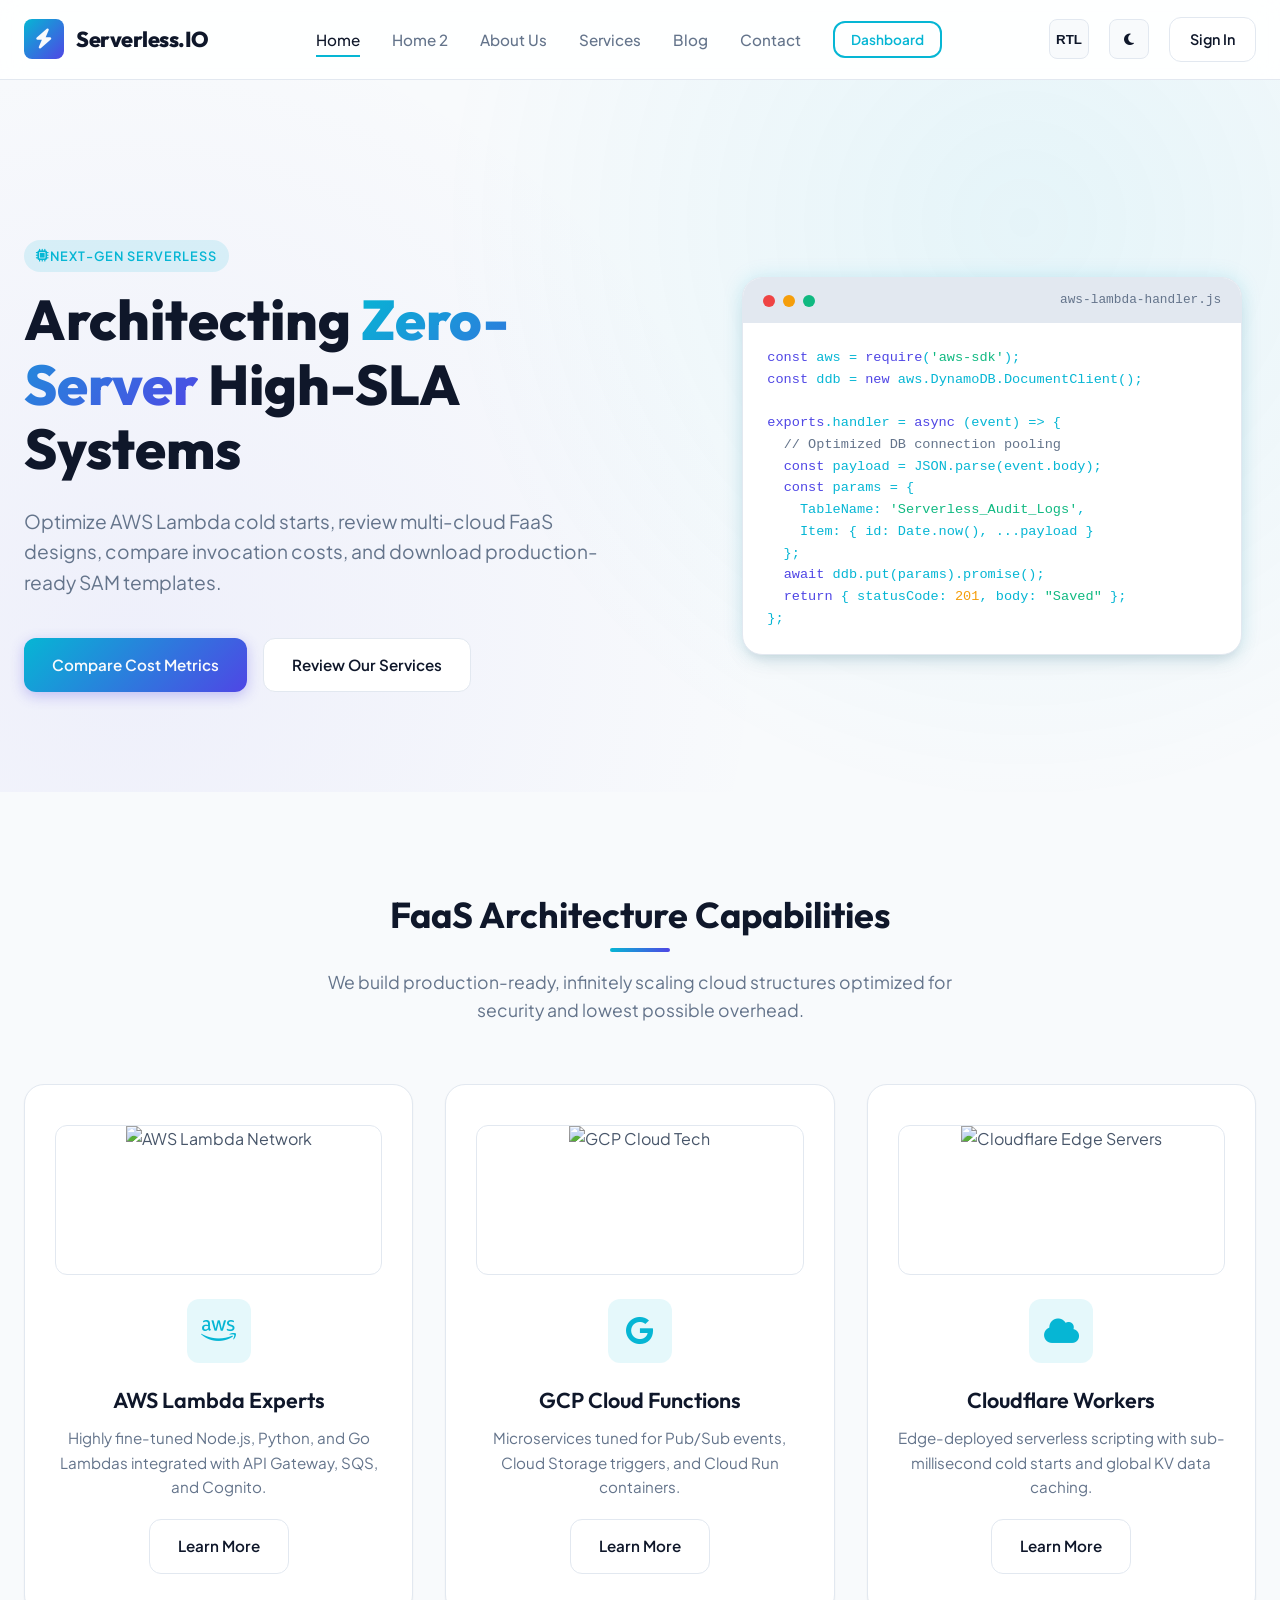
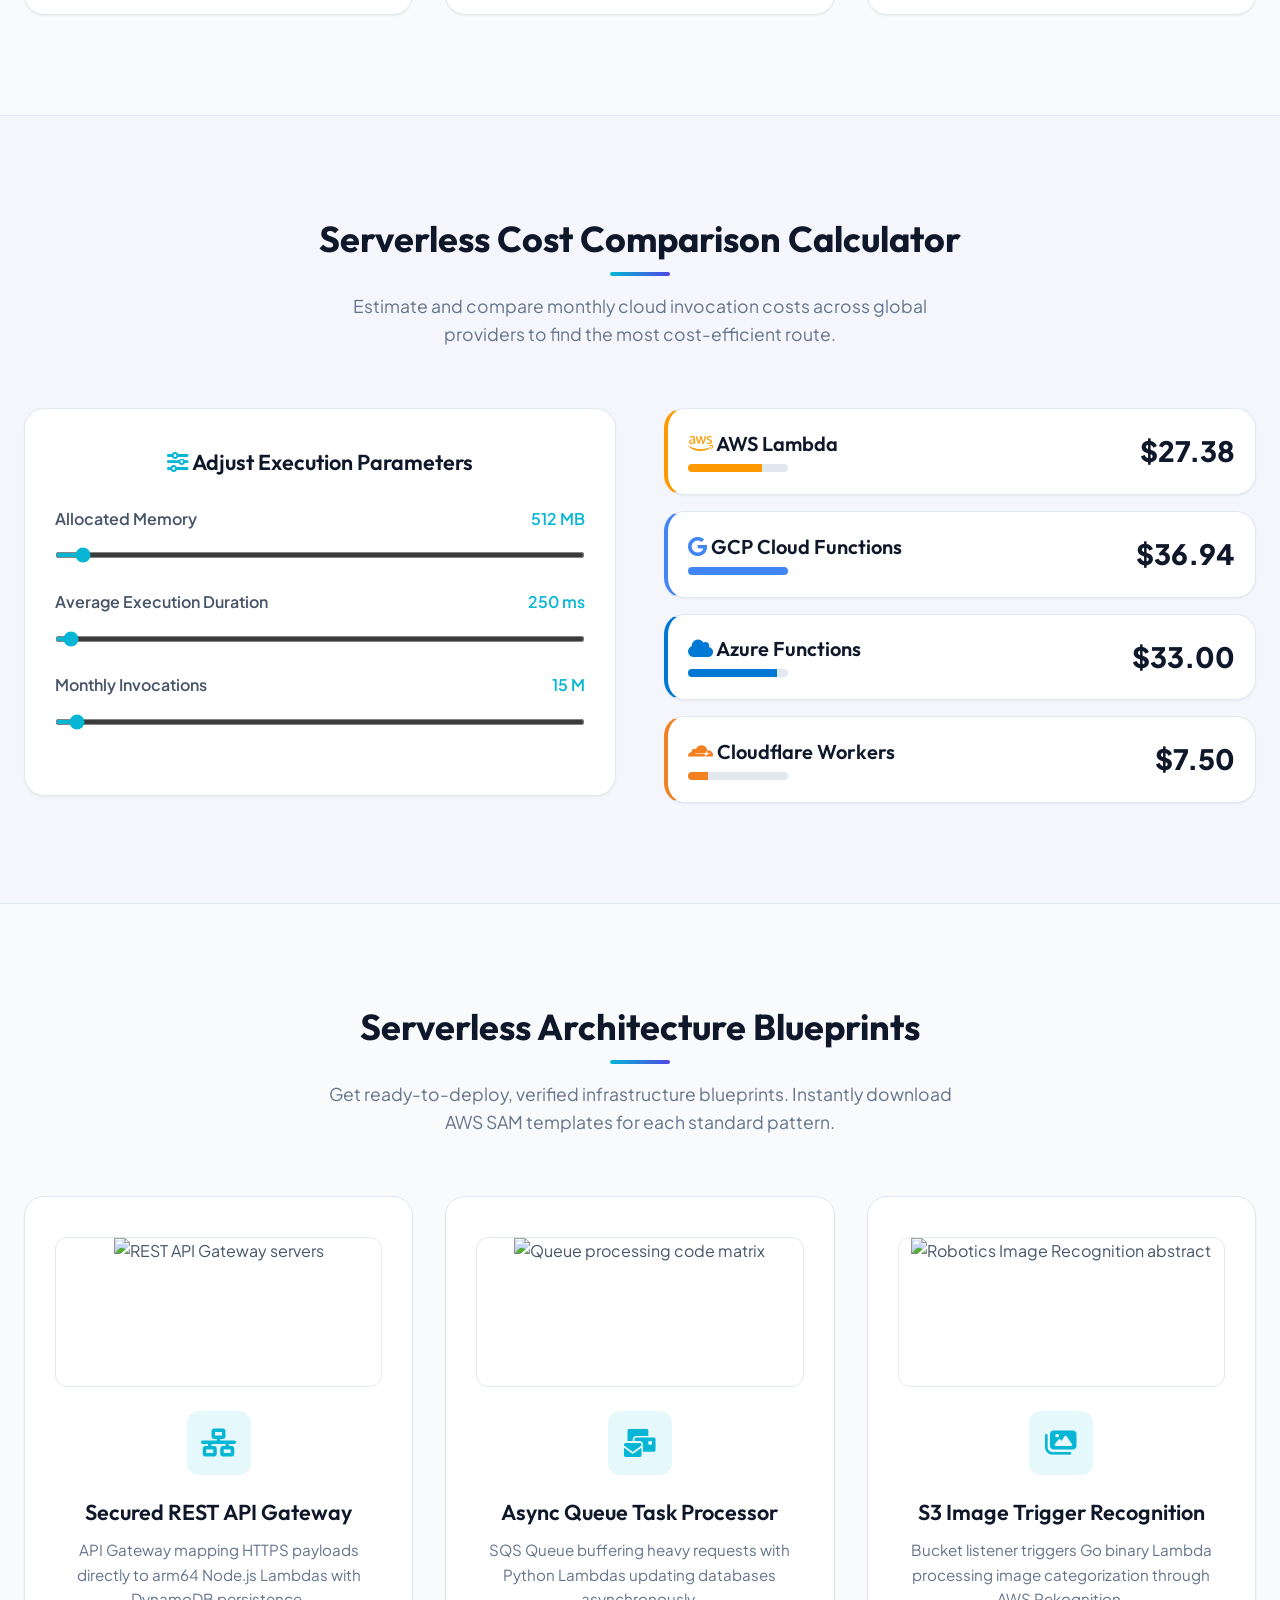
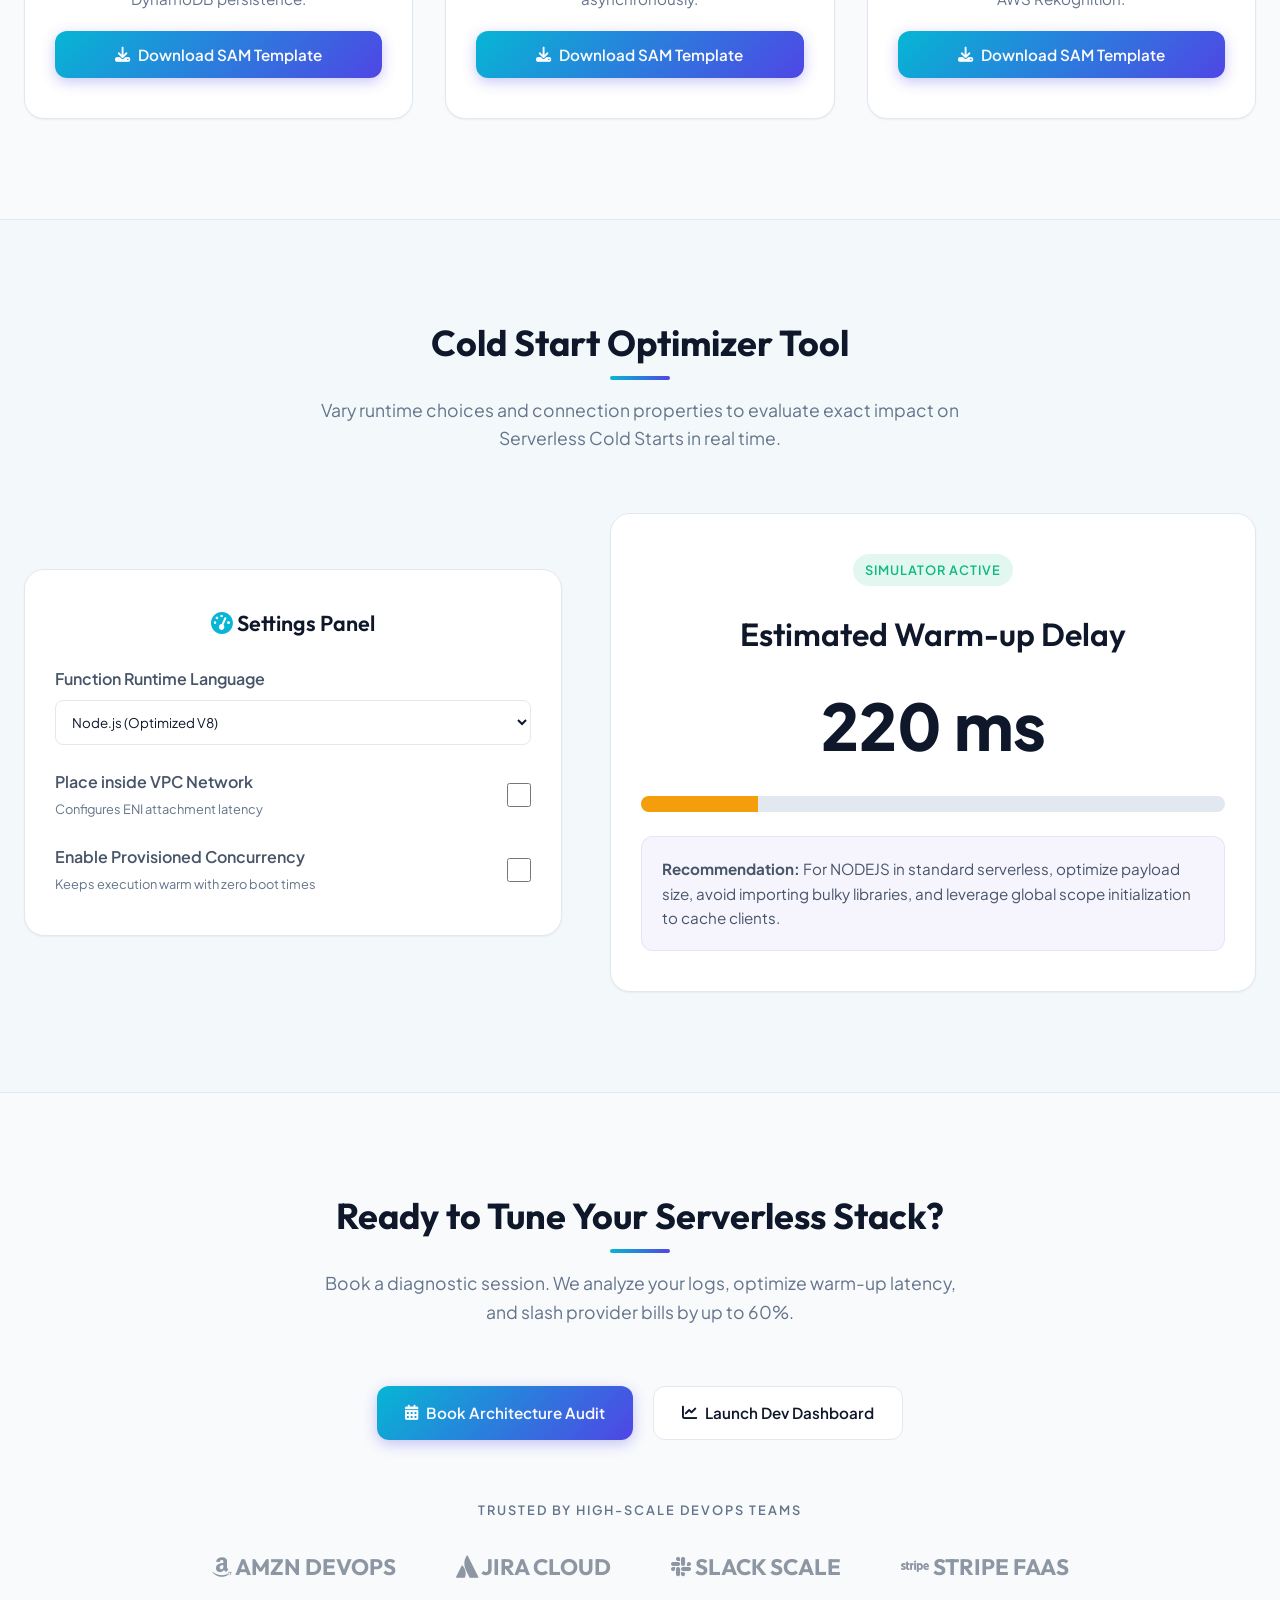
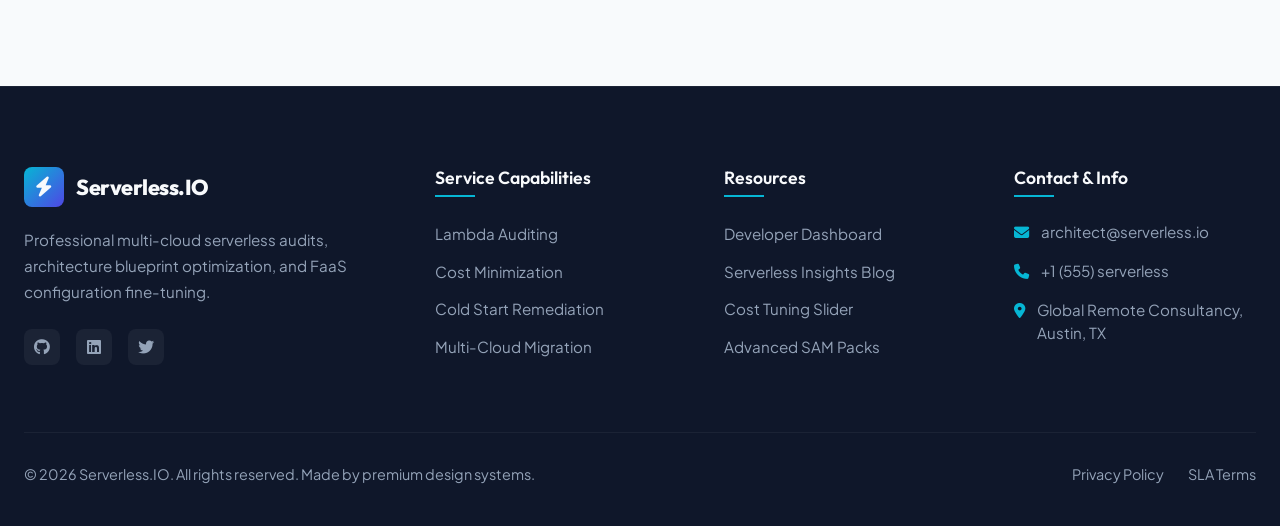
==== index.html @ 405ec0c7 "first commit" ====
<!DOCTYPE html>
<html lang="en">
<head>
  <meta charset="UTF-8">
  <meta name="viewport" content="width=device-width, initial-scale=1.0">
  <title>Serverless Architecture Consultant | Premium Portfolios & Designs</title>
  <meta name="description" content="Review high-performance function-as-a-service designs, cold start optimizations, compare serverless costs, and download SAM templates.">
  
  <!-- FontAwesome Icons -->
  <link rel="stylesheet" href="https://cdnjs.cloudflare.com/ajax/libs/font-awesome/6.4.0/css/all.min.css">
  
  <!-- Custom CSS Stylesheets -->
  <link rel="stylesheet" href="assets/css/style.css">
  <link rel="stylesheet" href="assets/css/dark-mode.css">
  <link rel="stylesheet" href="assets/css/rtl.css">
</head>
<body>

  <!-- HEADER -->
  <header class="site-header">
    <div class="container header-container">
      <div class="logo-container" onclick="window.location.href='index.html'">
        <div class="logo-icon"><i class="fas fa-bolt"></i></div>
        <span class="logo-text">Serverless.IO</span>
      </div>

      <!-- Hamburger menu toggle -->
      <button class="menu-toggle" aria-label="Toggle Navigation" aria-expanded="false">
        <i class="fas fa-bars"></i>
      </button>

      <!-- Center navigation menu options -->
      <nav class="main-nav">
        <ul class="nav-list">
          <li><a href="index.html" class="nav-link active">Home</a></li>
          <li><a href="pages/home2.html" class="nav-link">Home 2</a></li>
          <li><a href="pages/about.html" class="nav-link">About Us</a></li>
          <li><a href="pages/services.html" class="nav-link">Services</a></li>
          <li><a href="pages/blog.html" class="nav-link">Blog</a></li>
          <li><a href="pages/contact.html" class="nav-link">Contact</a></li>
          <!-- Dashboard option in the center-right side -->
          <li><a href="pages/dashboard.html" class="btn btn-outline" style="padding: 6px 16px; font-size: 0.85rem;">Dashboard</a></li>
        </ul>
        <!-- Displayed in Mobile Hamburger Menu only -->
        <div class="mobile-menu-footer">
          <button class="rtl-toggle">RTL</button>
          <button class="theme-toggle"><i class="fas fa-moon"></i></button>
          <a href="pages/login.html" class="btn btn-primary" style="padding: 10px 20px;">Client Portal</a>
        </div>
      </nav>

      <!-- Right side headers elements (RTL, Theme, and Login buttons) -->
      <div class="header-actions">
        <button class="rtl-toggle" aria-label="Toggle Right to Left">RTL</button>
        <button class="theme-toggle" aria-label="Toggle Theme"><i class="fas fa-moon"></i></button>
        <a href="pages/login.html" class="btn btn-secondary" style="padding: 10px 20px; font-size: 0.9rem;">Sign In</a>
      </div>
    </div>
  </header>

  <main style="margin-top: var(--header-height);">

    <!-- SECTION 1: HERO SECTION -->
    <section class="section hero-section">
      <div class="container hero-grid">
        <div class="hero-content">
          <span class="badge"><i class="fas fa-microchip"></i> Next-Gen Serverless</span>
          <h1 class="hero-title">Architecting <span>Zero-Server</span> High-SLA Systems</h1>
          <p class="hero-subtitle">Optimize AWS Lambda cold starts, review multi-cloud FaaS designs, compare invocation costs, and download production-ready SAM templates.</p>
          <div class="hero-buttons">
            <a href="#calculator" class="btn btn-primary">Compare Cost Metrics</a>
            <a href="pages/services.html" class="btn btn-secondary">Review Our Services</a>
          </div>
        </div>
        <div class="hero-visual">
          <div class="serverless-graphic">
            <div class="graphic-header">
              <span class="dot dot-red"></span>
              <span class="dot dot-yellow"></span>
              <span class="dot dot-green"></span>
              <span class="graphic-title">aws-lambda-handler.js</span>
            </div>
            <div class="graphic-content">
              <span class="code-keyword">const</span> aws = <span class="code-keyword">require</span>(<span class="code-string">'aws-sdk'</span>);<br>
              <span class="code-keyword">const</span> ddb = <span class="code-keyword">new</span> aws.DynamoDB.DocumentClient();<br><br>
              <span class="code-keyword">exports</span>.handler = <span class="code-keyword">async</span> (event) => {<br>
              &nbsp;&nbsp;<span class="code-comment">// Optimized DB connection pooling</span><br>
              &nbsp;&nbsp;<span class="code-keyword">const</span> payload = JSON.parse(event.body);<br>
              &nbsp;&nbsp;<span class="code-keyword">const</span> params = {<br>
              &nbsp;&nbsp;&nbsp;&nbsp;TableName: <span class="code-string">'Serverless_Audit_Logs'</span>,<br>
              &nbsp;&nbsp;&nbsp;&nbsp;Item: { id: Date.now(), ...payload }<br>
              &nbsp;&nbsp;};<br>
              &nbsp;&nbsp;<span class="code-keyword">await</span> ddb.put(params).promise();<br>
              &nbsp;&nbsp;<span class="code-keyword">return</span> { statusCode: <span class="code-num">201</span>, body: <span class="code-string">"Saved"</span> };<br>
              };
            </div>
          </div>
        </div>
      </div>
    </section>

    <!-- SECTION 2: CORE PORTFOLIO & FAAS SAMPLES -->
    <section class="section">
      <div class="container">
        <div class="section-header">
          <h2>FaaS Architecture Capabilities</h2>
          <p>We build production-ready, infinitely scaling cloud structures optimized for security and lowest possible overhead.</p>
        </div>
        <div class="card-grid">
          <div class="premium-card">
            <div class="card-img-container">
              <img src="https://images.unsplash.com/photo-1451187580459-43490279c0fa?auto=format&fit=crop&w=600&q=80" alt="AWS Lambda Network" class="card-img">
            </div>
            <div class="card-icon"><i class="fab fa-aws"></i></div>
            <h3 class="card-title">AWS Lambda Experts</h3>
            <p class="card-description">Highly fine-tuned Node.js, Python, and Go Lambdas integrated with API Gateway, SQS, and Cognito.</p>
            <a href="pages/services.html" class="btn btn-secondary">Learn More</a>
          </div>
          <div class="premium-card">
            <div class="card-img-container">
              <img src="https://images.unsplash.com/photo-1518770660439-4636190af475?auto=format&fit=crop&w=600&q=80" alt="GCP Cloud Tech" class="card-img">
            </div>
            <div class="card-icon"><i class="fab fa-google"></i></div>
            <h3 class="card-title">GCP Cloud Functions</h3>
            <p class="card-description">Microservices tuned for Pub/Sub events, Cloud Storage triggers, and Cloud Run containers.</p>
            <a href="pages/services.html" class="btn btn-secondary">Learn More</a>
          </div>
          <div class="premium-card">
            <div class="card-img-container">
              <img src="https://images.unsplash.com/photo-1544197150-b99a580bb7a8?auto=format&fit=crop&w=600&q=80" alt="Cloudflare Edge Servers" class="card-img">
            </div>
            <div class="card-icon"><i class="fas fa-cloud"></i></div>
            <h3 class="card-title">Cloudflare Workers</h3>
            <p class="card-description">Edge-deployed serverless scripting with sub-millisecond cold starts and global KV data caching.</p>
            <a href="pages/services.html" class="btn btn-secondary">Learn More</a>
          </div>
        </div>
      </div>
    </section>

    <!-- SECTION 3: INTERACTIVE SERVERLESS COST COMPARISON -->
    <section class="section" id="calculator" style="background: rgba(79, 70, 229, 0.02); border-top: 1px solid var(--border-color); border-bottom: 1px solid var(--border-color);">
      <div class="container">
        <div class="section-header">
          <h2>Serverless Cost Comparison Calculator</h2>
          <p>Estimate and compare monthly cloud invocation costs across global providers to find the most cost-efficient route.</p>
        </div>

        <div style="display: grid; grid-template-columns: 1fr 1fr; gap: 48px; align-items: start;" class="hero-grid">
          <!-- Control Sliders -->
          <div class="premium-card" style="text-align: left; align-items: stretch; justify-content: start;">
            <h3 class="card-title" style="align-self: center; margin-bottom: 30px;"><i class="fas fa-sliders-h" style="color: var(--accent-color);"></i> Adjust Execution Parameters</h3>
            
            <div style="margin-bottom: 24px;" class="calc-slider-header">
              <div style="display: flex; justify-content: space-between; font-weight: 600; margin-bottom: 8px;">
                <label for="calc-memory">Allocated Memory</label>
                <span style="color: var(--accent-color);"><span id="val-memory">512</span> MB</span>
              </div>
              <input type="range" id="calc-memory" min="128" max="10240" step="128" value="512" style="width: 100%; height: 6px; border-radius: var(--radius-full); accent-color: var(--accent-color);">
            </div>

            <div style="margin-bottom: 24px;" class="calc-slider-header">
              <div style="display: flex; justify-content: space-between; font-weight: 600; margin-bottom: 8px;">
                <label for="calc-duration">Average Execution Duration</label>
                <span style="color: var(--accent-color);"><span id="val-duration">250</span> ms</span>
              </div>
              <input type="range" id="calc-duration" min="10" max="15000" step="10" value="250" style="width: 100%; height: 6px; border-radius: var(--radius-full); accent-color: var(--accent-color);">
            </div>

            <div style="margin-bottom: 24px;" class="calc-slider-header">
              <div style="display: flex; justify-content: space-between; font-weight: 600; margin-bottom: 8px;">
                <label for="calc-invocations">Monthly Invocations</label>
                <span style="color: var(--accent-color);"><span id="val-invocations">15</span> M</span>
              </div>
              <input type="range" id="calc-invocations" min="1" max="500" step="1" value="15" style="width: 100%; height: 6px; border-radius: var(--radius-full); accent-color: var(--accent-color);">
            </div>
          </div>

          <!-- Price comparison outputs -->
          <div style="display: flex; flex-direction: column; gap: 16px;">
            <div class="premium-card" style="padding: 20px; flex-direction: row; justify-content: space-between; text-align: left; align-items: center; border-left: 4px solid #ff9900;">
              <div>
                <h4 style="margin: 0;"><i class="fab fa-aws" style="color: #ff9900;"></i> AWS Lambda</h4>
                <div style="width: 100px; background: var(--border-color); height: 8px; border-radius: 4px; margin-top: 8px; overflow: hidden;">
                  <div id="bar-aws" style="background: #ff9900; height: 100%; width: 40%; transition: width 0.3s ease;"></div>
                </div>
              </div>
              <span id="cost-aws" style="font-size: 1.75rem; font-weight: 800; color: var(--text-heading);">$0.00</span>
            </div>

            <div class="premium-card" style="padding: 20px; flex-direction: row; justify-content: space-between; text-align: left; align-items: center; border-left: 4px solid #4285f4;">
              <div>
                <h4 style="margin: 0;"><i class="fab fa-google" style="color: #4285f4;"></i> GCP Cloud Functions</h4>
                <div style="width: 100px; background: var(--border-color); height: 8px; border-radius: 4px; margin-top: 8px; overflow: hidden;">
                  <div id="bar-gcp" style="background: #4285f4; height: 100%; width: 50%; transition: width 0.3s ease;"></div>
                </div>
              </div>
              <span id="cost-gcp" style="font-size: 1.75rem; font-weight: 800; color: var(--text-heading);">$0.00</span>
            </div>

            <div class="premium-card" style="padding: 20px; flex-direction: row; justify-content: space-between; text-align: left; align-items: center; border-left: 4px solid #0078d4;">
              <div>
                <h4 style="margin: 0;"><i class="fas fa-cloud" style="color: #0078d4;"></i> Azure Functions</h4>
                <div style="width: 100px; background: var(--border-color); height: 8px; border-radius: 4px; margin-top: 8px; overflow: hidden;">
                  <div id="bar-azure" style="background: #0078d4; height: 100%; width: 30%; transition: width 0.3s ease;"></div>
                </div>
              </div>
              <span id="cost-azure" style="font-size: 1.75rem; font-weight: 800; color: var(--text-heading);">$0.00</span>
            </div>

            <div class="premium-card" style="padding: 20px; flex-direction: row; justify-content: space-between; text-align: left; align-items: center; border-left: 4px solid #f38020;">
              <div>
                <h4 style="margin: 0;"><i class="fab fa-cloudflare" style="color: #f38020;"></i> Cloudflare Workers</h4>
                <div style="width: 100px; background: var(--border-color); height: 8px; border-radius: 4px; margin-top: 8px; overflow: hidden;">
                  <div id="bar-cloudflare" style="background: #f38020; height: 100%; width: 10%; transition: width 0.3s ease;"></div>
                </div>
              </div>
              <span id="cost-cloudflare" style="font-size: 1.75rem; font-weight: 800; color: var(--text-heading);">$5.00</span>
            </div>
          </div>
        </div>
      </div>
    </section>

    <!-- SECTION 4: SERVERLESS BLUEPRINTS / ARCHITECTURE DESIGNS -->
    <section class="section">
      <div class="container">
        <div class="section-header">
          <h2>Serverless Architecture Blueprints</h2>
          <p>Get ready-to-deploy, verified infrastructure blueprints. Instantly download AWS SAM templates for each standard pattern.</p>
        </div>

        <div class="card-grid">
          <!-- Design 1 -->
          <div class="premium-card">
            <div class="card-img-container">
              <img src="https://images.unsplash.com/photo-1558494949-ef010cbdcc31?auto=format&fit=crop&w=600&q=80" alt="REST API Gateway servers" class="card-img">
            </div>
            <div class="card-icon"><i class="fas fa-network-wired"></i></div>
            <h3 class="card-title">Secured REST API Gateway</h3>
            <p class="card-description">API Gateway mapping HTTPS payloads directly to arm64 Node.js Lambdas with DynamoDB persistence.</p>
            <div style="margin-top: auto; display: flex; flex-direction: column; gap: 12px; width: 100%;">
              <button class="btn btn-primary download-sam-btn" data-design="api-gateway-lambda">
                <i class="fas fa-download"></i> Download SAM Template
              </button>
            </div>
          </div>

          <!-- Design 2 -->
          <div class="premium-card">
            <div class="card-img-container">
              <img src="https://images.unsplash.com/photo-1526374965328-7f61d4dc18c5?auto=format&fit=crop&w=600&q=80" alt="Queue processing code matrix" class="card-img">
            </div>
            <div class="card-icon"><i class="fas fa-mail-bulk"></i></div>
            <h3 class="card-title">Async Queue Task Processor</h3>
            <p class="card-description">SQS Queue buffering heavy requests with Python Lambdas updating databases asynchronously.</p>
            <div style="margin-top: auto; display: flex; flex-direction: column; gap: 12px; width: 100%;">
              <button class="btn btn-primary download-sam-btn" data-design="sqs-lambda-db">
                <i class="fas fa-download"></i> Download SAM Template
              </button>
            </div>
          </div>

          <!-- Design 3 -->
          <div class="premium-card">
            <div class="card-img-container">
              <img src="https://images.unsplash.com/photo-1507146426996-ef05306b995a?auto=format&fit=crop&w=600&q=80" alt="Robotics Image Recognition abstract" class="card-img">
            </div>
            <div class="card-icon"><i class="fas fa-images"></i></div>
            <h3 class="card-title">S3 Image Trigger Recognition</h3>
            <p class="card-description">Bucket listener triggers Go binary Lambda processing image categorization through AWS Rekognition.</p>
            <div style="margin-top: auto; display: flex; flex-direction: column; gap: 12px; width: 100%;">
              <button class="btn btn-primary download-sam-btn" data-design="s3-trigger">
                <i class="fas fa-download"></i> Download SAM Template
              </button>
            </div>
          </div>
        </div>
      </div>
    </section>

    <!-- SECTION 5: COLD START OPTIMIZATION SUITE -->
    <section class="section" style="background: rgba(6, 182, 212, 0.02); border-top: 1px solid var(--border-color); border-bottom: 1px solid var(--border-color);">
      <div class="container">
        <div class="section-header">
          <h2>Cold Start Optimizer Tool</h2>
          <p>Vary runtime choices and connection properties to evaluate exact impact on Serverless Cold Starts in real time.</p>
        </div>

        <div style="display: grid; grid-template-columns: 1fr 1.2fr; gap: 48px;" class="hero-grid">
          <!-- Configuration -->
          <div class="premium-card" style="text-align: left; align-items: stretch; justify-content: start;">
            <h3 class="card-title" style="align-self: center; margin-bottom: 30px;"><i class="fas fa-tachometer-alt" style="color: var(--accent-color);"></i> Settings Panel</h3>
            
            <div style="margin-bottom: 24px;">
              <label for="opt-runtime" style="font-weight: 600; display: block; margin-bottom: 8px;">Function Runtime Language</label>
              <select id="opt-runtime" style="width: 100%; padding: 12px; border-radius: var(--radius-sm); border: 1px solid var(--border-color); background: var(--bg-card); color: var(--text-heading); font-family: var(--font-primary);">
                <option value="nodejs">Node.js (Optimized V8)</option>
                <option value="python">Python (Light Interpreter)</option>
                <option value="go">Go (Compiled Executable)</option>
                <option value="rust">Rust (Native High Perf)</option>
                <option value="java">Java (Fat VM / Spring Boot)</option>
              </select>
            </div>

            <div style="display: flex; justify-content: space-between; align-items: center; margin-bottom: 24px;">
              <div>
                <label for="opt-vpc" style="font-weight: 600; display: block;">Place inside VPC Network</label>
                <span style="font-size: 0.8rem; color: var(--text-muted);">Configures ENI attachment latency</span>
              </div>
              <input type="checkbox" id="opt-vpc" style="width: 24px; height: 24px; accent-color: var(--accent-color);">
            </div>

            <div style="display: flex; justify-content: space-between; align-items: center;">
              <div>
                <label for="opt-provision" style="font-weight: 600; display: block;">Enable Provisioned Concurrency</label>
                <span style="font-size: 0.8rem; color: var(--text-muted);">Keeps execution warm with zero boot times</span>
              </div>
              <input type="checkbox" id="opt-provision" style="width: 24px; height: 24px; accent-color: var(--accent-color);">
            </div>
          </div>

          <!-- Response Visual representation -->
          <div class="premium-card" style="justify-content: space-between;">
            <div style="width: 100%;">
              <span class="badge" style="background: rgba(16, 185, 129, 0.12); color: var(--success);">Simulator Active</span>
              <h3 style="margin-top: 12px; font-size: 2rem;">Estimated Warm-up Delay</h3>
              <div id="cold-start-time" style="font-size: 4rem; font-weight: 800; color: var(--text-heading); margin: 20px 0;">220 ms</div>
              
              <div style="width: 100%; background: var(--border-color); height: 16px; border-radius: 8px; overflow: hidden; margin-bottom: 24px;">
                <div id="timeline-bar" style="background: var(--success); height: 100%; width: 20%; transition: all 0.4s ease;"></div>
              </div>
            </div>

            <div id="opt-recommendation" style="background: rgba(79, 70, 229, 0.05); border: 1px solid rgba(79, 70, 229, 0.1); border-radius: var(--radius-md); padding: 20px; text-align: left; font-size: 0.95rem; line-height: 1.6;">
              <!-- Javascript injects recommendations -->
            </div>
          </div>
        </div>
      </div>
    </section>

    <!-- SECTION 6: CLIENT CONSULTATION CTA & LOGOS -->
    <section class="section">
      <div class="container" style="text-align: center;">
        <div class="section-header">
          <h2>Ready to Tune Your Serverless Stack?</h2>
          <p>Book a diagnostic session. We analyze your logs, optimize warm-up latency, and slash provider bills by up to 60%.</p>
        </div>

        <div style="display: flex; justify-content: center; gap: 20px; flex-wrap: wrap; margin-bottom: 60px;">
          <a href="pages/contact.html" class="btn btn-primary"><i class="fas fa-calendar-alt"></i> Book Architecture Audit</a>
          <a href="pages/dashboard.html" class="btn btn-secondary"><i class="fas fa-chart-line"></i> Launch Dev Dashboard</a>
        </div>

        <p style="text-transform: uppercase; letter-spacing: 2px; font-size: 0.8rem; font-weight: 600; color: var(--text-muted); margin-bottom: 30px;">Trusted by High-Scale DevOps Teams</p>
        <div style="display: flex; justify-content: center; align-items: center; gap: 60px; flex-wrap: wrap; opacity: 0.6;">
          <span style="font-weight: 700; font-size: 1.4rem; font-family: var(--font-secondary);"><i class="fab fa-amazon"></i> AMZN DEVOPS</span>
          <span style="font-weight: 700; font-size: 1.4rem; font-family: var(--font-secondary);"><i class="fab fa-atlassian"></i> JIRA CLOUD</span>
          <span style="font-weight: 700; font-size: 1.4rem; font-family: var(--font-secondary);"><i class="fab fa-slack"></i> SLACK SCALE</span>
          <span style="font-weight: 700; font-size: 1.4rem; font-family: var(--font-secondary);"><i class="fab fa-stripe"></i> STRIPE FAAS</span>
        </div>
      </div>
    </section>

  </main>

  <!-- FOOTER -->
  <footer class="site-footer">
    <div class="container">
      <div class="footer-top">
        <div class="footer-brand">
          <div class="logo-container" style="margin-bottom: 20px;">
            <div class="logo-icon"><i class="fas fa-bolt"></i></div>
            <span class="logo-text" style="color: var(--text-light);">Serverless.IO</span>
          </div>
          <p>Professional multi-cloud serverless audits, architecture blueprint optimization, and FaaS configuration fine-tuning.</p>
          <div class="footer-socials">
            <a href="#" class="social-link" aria-label="Github"><i class="fab fa-github"></i></a>
            <a href="#" class="social-link" aria-label="LinkedIn"><i class="fab fa-linkedin"></i></a>
            <a href="#" class="social-link" aria-label="Twitter"><i class="fab fa-twitter"></i></a>
          </div>
        </div>

        <div class="footer-topic">
          <h4>Service Capabilities</h4>
          <ul class="footer-links">
            <li><a href="pages/services.html">Lambda Auditing</a></li>
            <li><a href="pages/services.html">Cost Minimization</a></li>
            <li><a href="pages/services.html">Cold Start Remediation</a></li>
            <li><a href="pages/services.html">Multi-Cloud Migration</a></li>
          </ul>
        </div>

        <div class="footer-topic">
          <h4>Resources</h4>
          <ul class="footer-links">
            <li><a href="pages/dashboard.html">Developer Dashboard</a></li>
            <li><a href="pages/blog.html">Serverless Insights Blog</a></li>
            <li><a href="#calculator">Cost Tuning Slider</a></li>
            <li><a href="pages/coming-soon.html">Advanced SAM Packs</a></li>
          </ul>
        </div>

        <div class="footer-topic">
          <h4>Contact & Info</h4>
          <ul class="footer-contact">
            <li><i class="fas fa-envelope"></i> architect@serverless.io</li>
            <li><i class="fas fa-phone"></i> +1 (555) serverless</li>
            <li><i class="fas fa-map-marker-alt"></i> Global Remote Consultancy, Austin, TX</li>
          </ul>
        </div>
      </div>

      <div class="footer-bottom">
        <p>&copy; 2026 Serverless.IO. All rights reserved. Made by premium design systems.</p>
        <div style="display: flex; gap: 24px;">
          <a href="pages/404.html">Privacy Policy</a>
          <a href="pages/404.html">SLA Terms</a>
        </div>
      </div>
    </div>
  </footer>

  <!-- Script tags -->
  <script src="assets/js/main.js"></script>
</body>
</html>
---- assets/css/style.css ----
/* ==========================================================================
   STYLE.CSS (Main Style Sheet)
   Client: Freelance Serverless Architecture Consultant
   Design System, Utilities, and Responsive Layouts
   ========================================================================== */

/* --- Google Fonts --- */
@import url('https://fonts.googleapis.com/css2?family=Outfit:wght@300;400;500;600;700;800&family=Plus+Jakarta+Sans:wght@300;400;500;600;700;800&display=swap');

/* --- Root variables (Light Theme Default) --- */
:root {
  --font-primary: 'Plus Jakarta Sans', sans-serif;
  --font-secondary: 'Outfit', sans-serif;

  /* Color Palette - Premium Slate & Electric Cyan */
  --primary-color: #0f172a;       /* Slate 900 */
  --primary-hover: #1e293b;       /* Slate 800 */
  --secondary-color: #4f46e5;     /* Indigo 600 */
  --secondary-hover: #4338ca;     /* Indigo 700 */
  --accent-color: #06b6d4;        /* Cyan 500 */
  --accent-hover: #0891b2;       /* Cyan 600 */
  
  --bg-color: #f8fafc;            /* Slate 50 */
  --bg-card: #ffffff;
  --bg-header: rgba(255, 255, 255, 0.85);
  --bg-footer: #0f172a;
  
  --text-color: #475569;          /* Slate 600 */
  --text-muted: #64748b;          /* Slate 500 */
  --text-heading: #0f172a;        /* Slate 900 */
  --text-footer: #94a3b8;         /* Slate 400 */
  --text-light: #f8fafc;
  
  --border-color: #e2e8f0;        /* Slate 200 */
  --border-focus: #4f46e5;
  
  /* Status Colors */
  --success: #10b981;
  --warning: #f59e0b;
  --danger: #ef4444;
  --info: #06b6d4;

  /* Shadows */
  --shadow-sm: 0 1px 2px 0 rgba(0, 0, 0, 0.05);
  --shadow-md: 0 4px 6px -1px rgba(0, 0, 0, 0.1), 0 2px 4px -1px rgba(0, 0, 0, 0.06);
  --shadow-lg: 0 10px 25px -5px rgba(15, 23, 42, 0.08), 0 8px 10px -6px rgba(15, 23, 42, 0.08);
  --shadow-glow: 0 0 20px rgba(6, 182, 212, 0.15);
  
  /* Border Radius */
  --radius-sm: 8px;
  --radius-md: 12px;
  --radius-lg: 20px;
  --radius-full: 9999px;

  /* Transitions */
  --transition-fast: 0.2s ease;
  --transition-normal: 0.3s cubic-bezier(0.4, 0, 0.2, 1);
  --transition-slow: 0.5s ease;

  /* Header Height */
  --header-height: 80px;
  --sidebar-width: 280px;
}

/* --- Base Reset & Setup --- */
*, *::before, *::after {
  box-sizing: border-box;
  margin: 0;
  padding: 0;
}

html {
  font-size: 16px;
  scroll-behavior: smooth;
  height: 100%;
}

body {
  font-family: var(--font-primary);
  background-color: var(--bg-color);
  color: var(--text-color);
  line-height: 1.6;
  overflow-x: hidden;
  transition: background-color var(--transition-normal), color var(--transition-normal);
  min-height: 100%;
  display: flex;
  flex-direction: column;
}

/* --- Typography --- */
h1, h2, h3, h4, h5, h6 {
  font-family: var(--font-secondary);
  color: var(--text-heading);
  font-weight: 700;
  line-height: 1.25;
  margin-bottom: 0.5em;
  transition: color var(--transition-normal);
}

h1 { font-size: 2.75rem; font-weight: 800; }
h2 { font-size: 2.25rem; font-weight: 700; }
h3 { font-size: 1.5rem; font-weight: 600; }
h4 { font-size: 1.25rem; font-weight: 600; }

a {
  color: inherit;
  text-decoration: none;
  transition: all var(--transition-fast);
}

/* --- Reusable Components & Utilities --- */
.container {
  width: 100%;
  max-width: 1280px;
  margin: 0 auto;
  padding: 0 24px;
}

.section {
  padding: 100px 0;
  position: relative;
}

/* ALL section headings must be centered */
.section-header {
  text-align: center;
  max-width: 650px;
  margin: 0 auto 60px auto;
}

.section-header h2 {
  font-size: 2.25rem;
  margin-bottom: 16px;
  position: relative;
  display: inline-block;
  padding-bottom: 15px;
}

.section-header h2::after {
  content: '';
  position: absolute;
  bottom: 0;
  left: 50%;
  transform: translateX(-50%);
  width: 60px;
  height: 4px;
  background: linear-gradient(90deg, var(--accent-color), var(--secondary-color));
  border-radius: var(--radius-full);
}

.section-header p {
  font-size: 1.1rem;
  color: var(--text-muted);
}

/* ALL section cards must be in center */
.card-grid {
  display: grid;
  grid-template-columns: repeat(auto-fit, minmax(300px, 1fr));
  gap: 32px;
  margin-top: 40px;
}

.premium-card {
  background: var(--bg-card);
  border: 1px solid var(--border-color);
  border-radius: var(--radius-lg);
  padding: 40px 30px;
  text-align: center; /* Center aligning all elements inside cards */
  display: flex;
  flex-direction: column;
  align-items: center; /* Align items horizontally center */
  justify-content: center;
  box-shadow: var(--shadow-sm);
  transition: transform var(--transition-normal), box-shadow var(--transition-normal), border-color var(--transition-normal);
  position: relative;
  overflow: hidden;
}

.premium-card::before {
  content: '';
  position: absolute;
  top: 0;
  left: 0;
  width: 100%;
  height: 4px;
  background: linear-gradient(90deg, var(--accent-color), var(--secondary-color));
  opacity: 0;
  transition: opacity var(--transition-normal);
}

.premium-card:hover {
  transform: translateY(-8px);
  box-shadow: var(--shadow-lg), var(--shadow-glow);
  border-color: rgba(6, 182, 212, 0.3);
}

.premium-card:hover::before {
  opacity: 1;
}

/* Card Image Support */
.card-img-container {
  width: 100%;
  height: 150px;
  border-radius: var(--radius-md);
  overflow: hidden;
  margin-bottom: 24px;
  position: relative;
  border: 1px solid var(--border-color);
}

.card-img {
  width: 100%;
  height: 100%;
  object-fit: cover;
  transition: transform var(--transition-normal);
}

.premium-card:hover .card-img {
  transform: scale(1.08);
}

.card-icon {
  width: 64px;
  height: 64px;
  border-radius: var(--radius-md);
  background: rgba(6, 182, 212, 0.1);
  color: var(--accent-color);
  display: flex;
  align-items: center;
  justify-content: center;
  font-size: 1.75rem;
  margin-bottom: 24px;
  transition: transform var(--transition-normal);
}

.premium-card:hover .card-icon {
  transform: scale(1.1) rotate(5deg);
  background: linear-gradient(135deg, var(--accent-color), var(--secondary-color));
  color: var(--text-light);
}

.card-title {
  font-size: 1.35rem;
  margin-bottom: 12px;
}

.card-description {
  color: var(--text-muted);
  font-size: 0.95rem;
  margin-bottom: 20px;
  line-height: 1.6;
}

/* --- Premium Buttons (With Beautiful Hover Effects) --- */
.btn {
  display: inline-flex;
  align-items: center;
  justify-content: center;
  padding: 14px 28px;
  font-family: var(--font-primary);
  font-size: 0.95rem;
  font-weight: 600;
  border-radius: var(--radius-md);
  border: none;
  cursor: pointer;
  transition: all var(--transition-normal);
  gap: 8px;
  position: relative;
  z-index: 1;
  overflow: hidden;
}

.btn::before {
  content: '';
  position: absolute;
  top: 0;
  left: 0;
  width: 100%;
  height: 100%;
  background: rgba(255, 255, 255, 0.1);
  transform: scaleX(0);
  transform-origin: right;
  transition: transform var(--transition-normal);
  z-index: -1;
}

.btn:hover::before {
  transform: scaleX(1);
  transform-origin: left;
}

.btn-primary {
  background: linear-gradient(135deg, var(--accent-color), var(--secondary-color));
  color: var(--text-light);
  box-shadow: 0 4px 14px rgba(79, 70, 229, 0.3);
}

.btn-primary:hover {
  transform: translateY(-2px);
  box-shadow: 0 6px 20px rgba(79, 70, 229, 0.4), var(--shadow-glow);
}

.btn-secondary {
  background: var(--bg-card);
  border: 1px solid var(--border-color);
  color: var(--text-heading);
}

.btn-secondary:hover {
  border-color: var(--accent-color);
  color: var(--accent-color);
  transform: translateY(-2px);
  box-shadow: var(--shadow-md);
}

.btn-outline {
  background: transparent;
  border: 2px solid var(--accent-color);
  color: var(--accent-color);
}

.btn-outline:hover {
  background: var(--accent-color);
  color: var(--text-light);
  transform: translateY(-2px);
  box-shadow: var(--shadow-glow);
}

/* Badge Indicator */
.badge {
  display: inline-flex;
  align-items: center;
  padding: 6px 12px;
  font-size: 0.8rem;
  font-weight: 600;
  border-radius: var(--radius-full);
  background: rgba(6, 182, 212, 0.12);
  color: var(--accent-color);
  text-transform: uppercase;
  letter-spacing: 1px;
  margin-bottom: 16px;
}

/* --- Header & Navigation (Responsive Specific Rules) --- */
.site-header {
  height: var(--header-height);
  background: var(--bg-header);
  border-bottom: 1px solid var(--border-color);
  backdrop-filter: blur(12px);
  position: fixed;
  top: 0;
  left: 0;
  width: 100%;
  z-index: 1000;
  display: flex;
  align-items: center;
  transition: background-color var(--transition-normal), border-color var(--transition-normal);
}

.header-container {
  display: flex;
  justify-content: space-between;
  align-items: center;
  width: 100%;
}

.logo-container {
  display: flex;
  align-items: center;
  gap: 12px;
  cursor: pointer;
}

.logo-icon {
  width: 40px;
  height: 40px;
  border-radius: var(--radius-sm);
  background: linear-gradient(135deg, var(--accent-color), var(--secondary-color));
  display: flex;
  align-items: center;
  justify-content: center;
  color: var(--text-light);
  font-weight: 800;
  font-size: 1.25rem;
}

.logo-text {
  font-family: var(--font-secondary);
  font-weight: 800;
  font-size: 1.35rem;
  color: var(--text-heading);
  letter-spacing: -0.5px;
}

.main-nav {
  display: flex;
  align-items: center;
}

.nav-list {
  display: flex;
  list-style: none;
  gap: 32px;
  align-items: center;
}

.nav-link {
  font-weight: 500;
  font-size: 0.95rem;
  color: var(--text-muted);
  position: relative;
  padding: 8px 0;
}

.nav-link:hover, .nav-link.active {
  color: var(--text-heading);
}

.nav-link::after {
  content: '';
  position: absolute;
  bottom: 0;
  left: 0;
  width: 100%;
  height: 2px;
  background: var(--accent-color);
  transform: scaleX(0);
  transform-origin: right;
  transition: transform var(--transition-normal);
}

.nav-link:hover::after, .nav-link.active::after {
  transform: scaleX(1);
  transform-origin: left;
}

/* Actions in header */
.header-actions {
  display: flex;
  align-items: center;
  gap: 20px;
}

.theme-toggle, .rtl-toggle {
  background: var(--bg-color);
  border: 1px solid var(--border-color);
  width: 40px;
  height: 40px;
  border-radius: var(--radius-sm);
  display: flex;
  align-items: center;
  justify-content: center;
  cursor: pointer;
  color: var(--text-heading);
  transition: all var(--transition-fast);
  font-weight: 600;
}

.theme-toggle:hover, .rtl-toggle:hover {
  background: var(--border-color);
  color: var(--accent-color);
  transform: translateY(-2px);
}

/* Mobile Hamburger Menu icon */
.menu-toggle {
  display: none;
  background: none;
  border: none;
  font-size: 1.5rem;
  color: var(--text-heading);
  cursor: pointer;
  z-index: 1010;
}

/* --- Footer --- */
.site-footer {
  background: var(--bg-footer);
  color: var(--text-footer);
  padding: 80px 0 40px 0;
  margin-top: auto;
  border-top: 1px solid rgba(255, 255, 255, 0.05);
}

.footer-top {
  display: grid;
  grid-template-columns: 1.5fr repeat(3, 1fr);
  gap: 48px;
  margin-bottom: 60px;
}

.footer-brand h3 {
  color: var(--text-light);
  margin-bottom: 16px;
}

.footer-brand p {
  font-size: 0.95rem;
  line-height: 1.7;
  margin-bottom: 24px;
}

.footer-socials {
  display: flex;
  gap: 16px;
}

.social-link {
  width: 36px;
  height: 36px;
  border-radius: var(--radius-sm);
  background: rgba(255, 255, 255, 0.05);
  display: flex;
  align-items: center;
  justify-content: center;
  color: var(--text-footer);
  transition: all var(--transition-fast);
}

.social-link:hover {
  background: var(--accent-color);
  color: var(--primary-color);
  transform: translateY(-3px);
}

.footer-topic h4 {
  color: var(--text-light);
  font-size: 1.1rem;
  margin-bottom: 24px;
  position: relative;
  padding-bottom: 8px;
}

.footer-topic h4::after {
  content: '';
  position: absolute;
  bottom: 0;
  left: 0;
  width: 40px;
  height: 2px;
  background: var(--accent-color);
}

.footer-links {
  list-style: none;
}

.footer-links li {
  margin-bottom: 12px;
}

.footer-links a {
  font-size: 0.95rem;
  color: var(--text-footer);
}

.footer-links a:hover {
  color: var(--accent-color);
  padding-left: 6px;
}

.footer-contact li {
  display: flex;
  align-items: flex-start;
  gap: 12px;
  font-size: 0.95rem;
  margin-bottom: 16px;
  line-height: 1.5;
}

.footer-contact li i {
  color: var(--accent-color);
  margin-top: 4px;
}

.footer-bottom {
  border-top: 1px solid rgba(255, 255, 255, 0.05);
  padding-top: 30px;
  display: flex;
  justify-content: space-between;
  align-items: center;
  flex-wrap: wrap;
  gap: 20px;
  font-size: 0.9rem;
}

/* --- Hero Section & Layout Elements --- */
.hero-section {
  padding: 160px 0 100px 0;
  background: radial-gradient(circle at 80% 20%, rgba(6, 182, 212, 0.08) 0%, transparent 50%),
              radial-gradient(circle at 10% 80%, rgba(79, 70, 229, 0.06) 0%, transparent 50%);
  overflow: hidden;
}

.hero-grid {
  display: grid;
  grid-template-columns: 1.1fr 0.9fr;
  gap: 60px;
  align-items: center;
}

.hero-content {
  text-align: left;
}

.hero-title {
  font-size: 3.5rem;
  line-height: 1.15;
  margin-bottom: 24px;
}

.hero-title span {
  background: linear-gradient(135deg, var(--accent-color), var(--secondary-color));
  -webkit-background-clip: text;
  -webkit-text-fill-color: transparent;
}

.hero-subtitle {
  font-size: 1.2rem;
  color: var(--text-muted);
  margin-bottom: 40px;
  max-width: 580px;
}

.hero-buttons {
  display: flex;
  gap: 16px;
  flex-wrap: wrap;
}

.hero-visual {
  position: relative;
  display: flex;
  justify-content: center;
  align-items: center;
}

/* Premium Code / Config Graphics mockup */
.serverless-graphic {
  background: var(--bg-card);
  border: 1px solid var(--border-color);
  box-shadow: var(--shadow-lg), var(--shadow-glow);
  border-radius: var(--radius-lg);
  width: 100%;
  max-width: 500px;
  overflow: hidden;
  position: relative;
  animation: float 6s ease-in-out infinite;
}

.graphic-header {
  background: var(--border-color);
  padding: 12px 20px;
  display: flex;
  align-items: center;
  gap: 8px;
}

.dot {
  width: 12px;
  height: 12px;
  border-radius: 50%;
}
.dot-red { background-color: var(--danger); }
.dot-yellow { background-color: var(--warning); }
.dot-green { background-color: var(--success); }

.graphic-title {
  margin-left: auto;
  font-family: monospace;
  font-size: 0.8rem;
  color: var(--text-muted);
}

.graphic-content {
  padding: 24px;
  font-family: 'Courier New', Courier, monospace;
  font-size: 0.85rem;
  color: var(--accent-color);
  text-align: left;
}

.code-keyword { color: var(--secondary-color); }
.code-string { color: var(--success); }
.code-num { color: var(--warning); }
.code-comment { color: var(--text-muted); }

/* Float Animation */
@keyframes float {
  0% { transform: translateY(0px); }
  50% { transform: translateY(-15px); }
  100% { transform: translateY(0px); }
}


/* --- Grid System & Responsive Settings --- */

/* 1024px to 1440px + Header Menu Options */
@media (min-width: 1024px) {
  .site-header {
    padding: 0;
  }
  .menu-toggle {
    display: none;
  }
  .main-nav {
    display: flex;
    align-items: center;
  }
  .mobile-menu-footer {
    display: none !important;
  }
  /* Show RTL, Theme, and Login buttons on the right side */
  .header-actions {
    display: flex;
  }
}

/* 360px & 768px Mobile/Tablet Header & Menu rules */
@media (max-width: 1023px) {
  h1 { font-size: 2.25rem; }
  h2 { font-size: 1.85rem; }
  
  .menu-toggle {
    display: block; /* Hamburger is visible */
  }

  /* In mobile, header must have only logo/name on left, hamburger menu on right */
  .main-nav {
    position: fixed;
    top: var(--header-height);
    left: 0;
    width: 100%;
    height: calc(100vh - var(--header-height));
    background: var(--bg-card);
    border-top: 1px solid var(--border-color);
    padding: 40px 24px;
    transform: translateY(-100%);
    opacity: 0;
    pointer-events: none;
    transition: all var(--transition-normal);
    z-index: 999;
    box-shadow: var(--shadow-lg);
  }

  .main-nav.active {
    transform: translateY(0);
    opacity: 1;
    pointer-events: all;
  }

  .nav-list {
    flex-direction: column;
    align-items: center;
    gap: 24px;
    width: 100%;
  }

  .nav-link {
    font-size: 1.2rem;
  }

  /* Move action icons into hamburger container or custom display */
  .header-actions {
    display: none; /* Hide standard actions from header bar to satisfy "only brand logo and brand name in left, hamburger in right" */
  }

  /* Show theme-toggle and rtl-toggle inside the active mobile menu instead */
  .mobile-menu-footer {
    margin-top: 40px;
    display: flex;
    justify-content: center;
    gap: 20px;
    border-top: 1px solid var(--border-color);
    padding-top: 30px;
  }
  
  .hero-grid {
    grid-template-columns: 1fr;
    gap: 40px;
    text-align: center;
  }
  
  .hero-content {
    text-align: center;
  }
  
  .hero-title {
    font-size: 2.5rem;
  }
  
  .hero-buttons {
    justify-content: center;
  }
  
  .footer-top {
    grid-template-columns: 1fr;
    gap: 40px;
  }
}

/* Extra small devices (360px) alignment guarantees */
@media (max-width: 480px) {
  .logo-text {
    font-size: 1.1rem;
  }
  .logo-icon {
    width: 32px;
    height: 32px;
    font-size: 1rem;
  }
  .container {
    padding: 0 16px;
  }
  .hero-title {
    font-size: 2.1rem;
  }
}
---- assets/css/dark-mode.css ----
/* ==========================================================================
   DARK-MODE.CSS
   Overrides and variables for the Dark Theme
   ========================================================================== */

html[data-theme="dark"] {
  --primary-color: #f8fafc;       /* Slate 50 */
  --primary-hover: #e2e8f0;       /* Slate 200 */
  --secondary-color: #6366f1;     /* Indigo 500 */
  --secondary-hover: #4f46e5;     /* Indigo 600 */
  --accent-color: #22d3ee;        /* Cyan 400 */
  --accent-hover: #67e8f9;        /* Cyan 300 */
  
  --bg-color: #0b0f19;            /* Premium dark slate blue */
  --bg-card: #151c2c;             /* Premium dark card background */
  --bg-header: rgba(11, 15, 25, 0.85);
  --bg-footer: #070a12;
  
  --text-color: #94a3b8;          /* Slate 400 */
  --text-muted: #64748b;          /* Slate 500 */
  --text-heading: #f8fafc;        /* Slate 50 */
  --text-footer: #64748b;         /* Slate 500 */
  --text-light: #f8fafc;
  
  --border-color: #1e293b;        /* Slate 800 */
  --border-focus: #6366f1;
  
  /* Overrides for shadows and borders in dark mode */
  --shadow-sm: 0 1px 2px 0 rgba(0, 0, 0, 0.5);
  --shadow-md: 0 4px 6px -1px rgba(0, 0, 0, 0.4), 0 2px 4px -1px rgba(0, 0, 0, 0.3);
  --shadow-lg: 0 10px 25px -5px rgba(0, 0, 0, 0.6), 0 8px 10px -6px rgba(0, 0, 0, 0.6);
  --shadow-glow: 0 0 25px rgba(34, 211, 238, 0.15);
}

/* Glassmorphism details for Cards in Dark Mode */
html[data-theme="dark"] .premium-card {
  background: rgba(21, 28, 44, 0.6);
  backdrop-filter: blur(8px);
  border: 1px solid rgba(255, 255, 255, 0.03);
}

html[data-theme="dark"] .premium-card:hover {
  border-color: rgba(34, 211, 238, 0.3);
  background: rgba(21, 28, 44, 0.8);
}

/* Auth Page specific dark mode card glow */
html[data-theme="dark"] .auth-card {
  background: rgba(21, 28, 44, 0.7);
  backdrop-filter: blur(12px);
  border: 1px solid rgba(255, 255, 255, 0.05);
  box-shadow: 0 20px 40px rgba(0, 0, 0, 0.6), var(--shadow-glow);
}

/* Inputs in Dark Mode */
html[data-theme="dark"] .form-input {
  background: #0b0f19;
  border-color: #1e293b;
  color: #f8fafc;
}

html[data-theme="dark"] .form-input:focus {
  border-color: var(--accent-color);
  box-shadow: 0 0 0 3px rgba(34, 211, 238, 0.15);
}

/* Interactive Calculator adjustments in Dark Mode */
html[data-theme="dark"] .calc-card,
html[data-theme="dark"] .optimizer-card {
  background: #111827;
  border-color: #1e293b;
}

/* Dashboard specific dark theme fixes */
html[data-theme="dark"] .dashboard-sidebar {
  background: #0f172a;
  border-right: 1px solid #1e293b;
}

html[data-theme="dark"] .sidebar-link:hover,
html[data-theme="dark"] .sidebar-link.active {
  background: rgba(34, 211, 238, 0.08);
  color: var(--accent-color);
}

html[data-theme="dark"] .dashboard-header {
  background: rgba(11, 15, 25, 0.85);
  border-bottom: 1px solid #1e293b;
}

html[data-theme="dark"] .stat-card {
  background: #151c2c;
  border-color: #1e293b;
}

/* Custom Scrollbars in Dark Mode */
html[data-theme="dark"] ::-webkit-scrollbar {
  width: 8px;
}
html[data-theme="dark"] ::-webkit-scrollbar-track {
  background: #0b0f19;
}
html[data-theme="dark"] ::-webkit-scrollbar-thumb {
  background: #1e293b;
  border-radius: var(--radius-full);
}
html[data-theme="dark"] ::-webkit-scrollbar-thumb:hover {
  background: #334155;
}

/* High contrast navigation link settings on dark header */
html[data-theme="dark"] .nav-link {
  color: var(--text-color); /* Slate 400 */
}
html[data-theme="dark"] .nav-link:hover,
html[data-theme="dark"] .nav-link.active {
  color: var(--text-heading); /* Slate 50 */
}
---- assets/css/rtl.css ----
/* ==========================================================================
   RTL.CSS
   Styles for Right-to-Left (RTL) Layout support
   ========================================================================== */

html[dir="rtl"] {
  /* Text Direction */
  direction: rtl;
  text-align: right;
}

/* Reverse core alignments */
html[dir="rtl"] body {
  text-align: right;
}

/* Header Reversals */
html[dir="rtl"] .logo-container {
  flex-direction: row-reverse;
}

html[dir="rtl"] .logo-text {
  letter-spacing: 0;
}

html[dir="rtl"] .main-nav {
  margin-left: 0;
  margin-right: auto;
}

html[dir="rtl"] .header-actions {
  margin-right: 0;
  margin-left: auto;
  flex-direction: row-reverse;
}

/* Footer Reversals */
html[dir="rtl"] .footer-top {
  direction: rtl;
}

html[dir="rtl"] .footer-topic h4::after {
  left: auto;
  right: 0;
}

html[dir="rtl"] .footer-links a:hover {
  padding-left: 0;
  padding-right: 6px;
}

html[dir="rtl"] .footer-contact li {
  gap: 12px;
}

/* Hero Content alignment */
html[dir="rtl"] .hero-content {
  text-align: right;
}

html[dir="rtl"] .hero-title span {
  display: inline-block;
}

html[dir="rtl"] .hero-buttons {
  flex-direction: row-reverse;
}

/* Section Header indicator line */
html[dir="rtl"] .section-header h2::after {
  left: 50%;
  transform: translateX(-50%);
}

/* Dashboard Layout RTL Reversals (Crucial!) */
html[dir="rtl"] .dashboard-sidebar {
  left: auto;
  right: 0;
  border-right: none;
  border-left: 1px solid var(--border-color);
  transform: translateX(100%);
}

html[dir="rtl"] .dashboard-sidebar.active {
  transform: translateX(0);
}

@media (min-width: 1024px) {
  html[dir="rtl"] .dashboard-sidebar {
    transform: translateX(0);
  }
  html[dir="rtl"] .dashboard-main {
    margin-left: 0;
    margin-right: var(--sidebar-width);
  }
}

html[dir="rtl"] .dashboard-header {
  left: 0;
  right: 0; /* Align perfectly on top */
}

@media (min-width: 1024px) {
  html[dir="rtl"] .dashboard-header {
    left: 0;
    right: var(--sidebar-width);
    width: calc(100% - var(--sidebar-width));
  }
}

html[dir="rtl"] .sidebar-link i {
  margin-right: 0;
  margin-left: 12px;
}

html[dir="rtl"] .sidebar-link .badge-count {
  margin-left: 0;
  margin-right: auto;
}

/* Dashboard profile alignments */
html[dir="rtl"] .header-profile {
  flex-direction: row-reverse;
}

/* Auth Cards RTL fixes */
html[dir="rtl"] .auth-container {
  direction: rtl;
}

html[dir="rtl"] .auth-controls {
  right: auto;
  left: 20px;
}

html[dir="rtl"] .form-group label {
  text-align: right;
  display: block;
}

html[dir="rtl"] .remember-forgot {
  flex-direction: row-reverse;
}

html[dir="rtl"] .social-auth-btn {
  flex-direction: row;
}

/* Interactive elements alignment */
html[dir="rtl"] .form-group-row {
  flex-direction: row-reverse;
}

html[dir="rtl"] .calc-slider-group {
  direction: ltr; /* Keeps numeric sliders sliding left to right for UX, but labeling is right-aligned */
}

html[dir="rtl"] .calc-slider-header {
  direction: rtl;
}

html[dir="rtl"] .tab-btn i {
  margin-right: 0;
  margin-left: 8px;
}
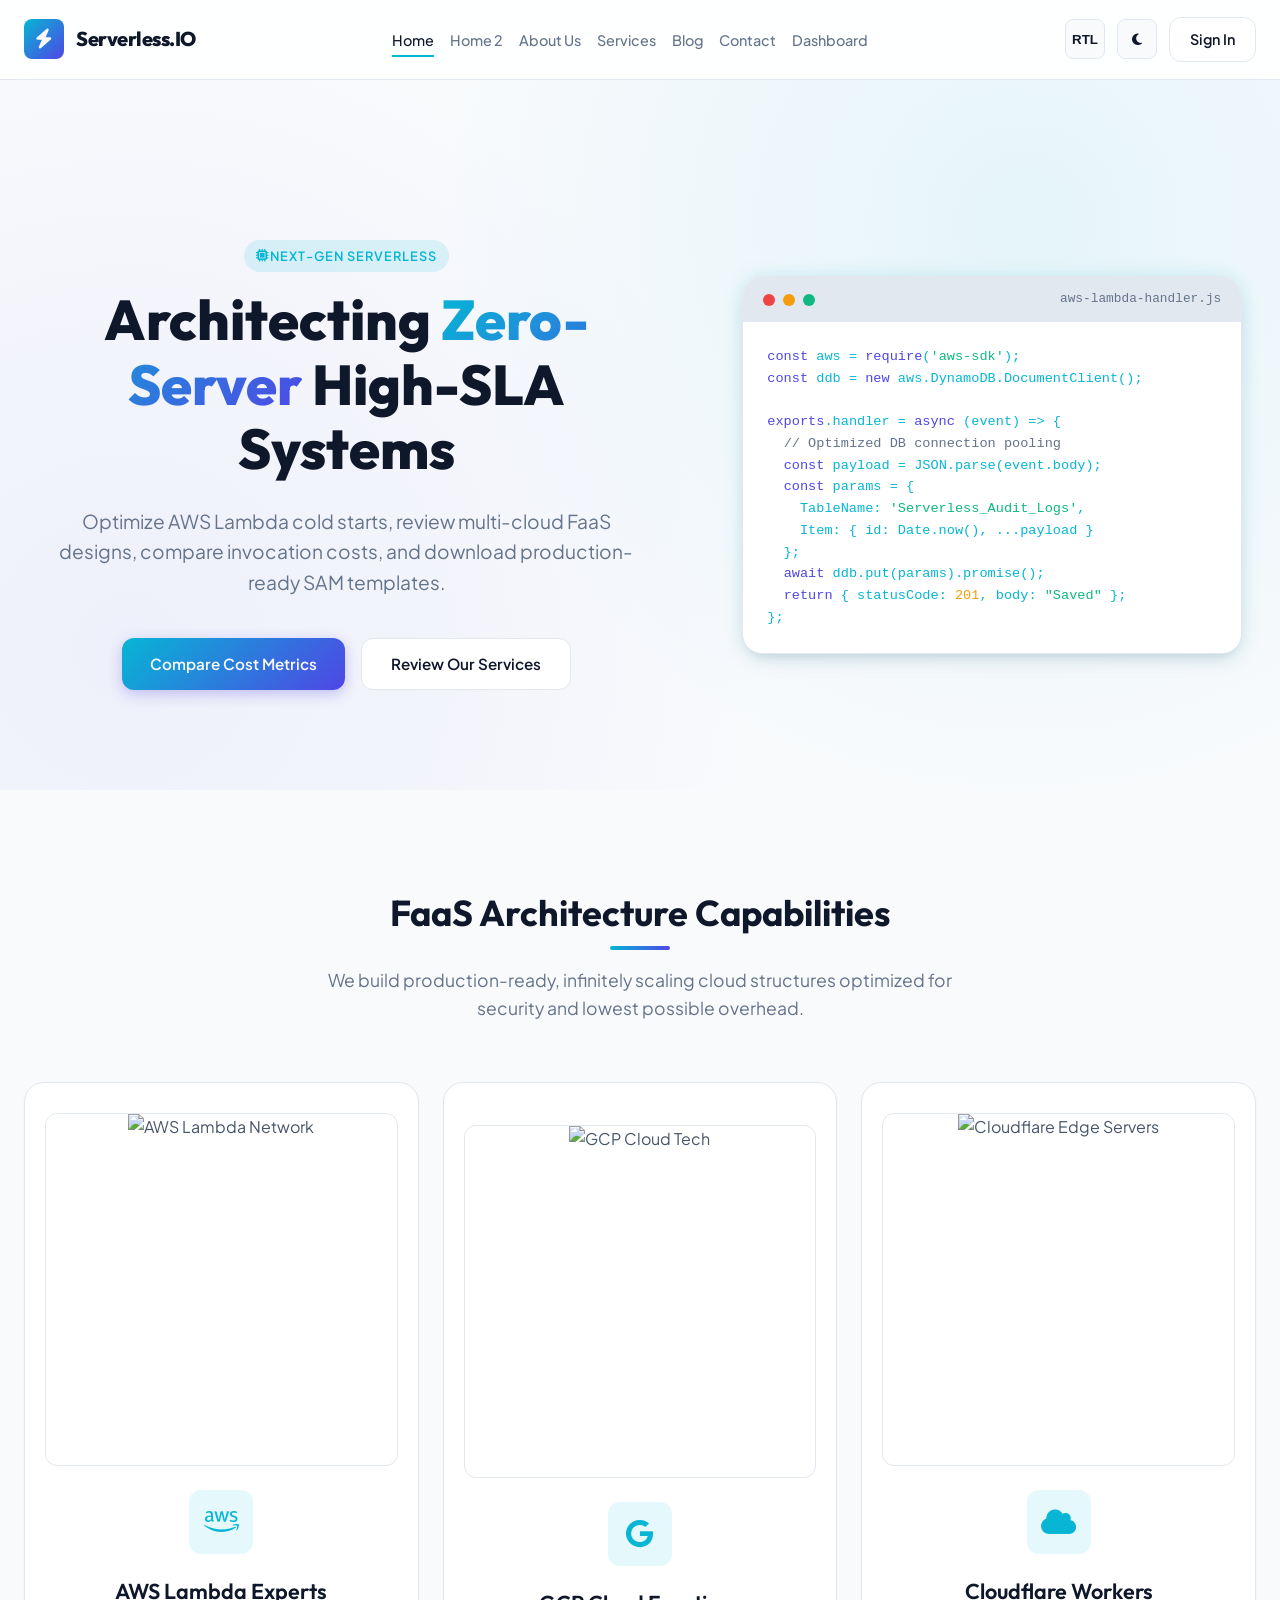
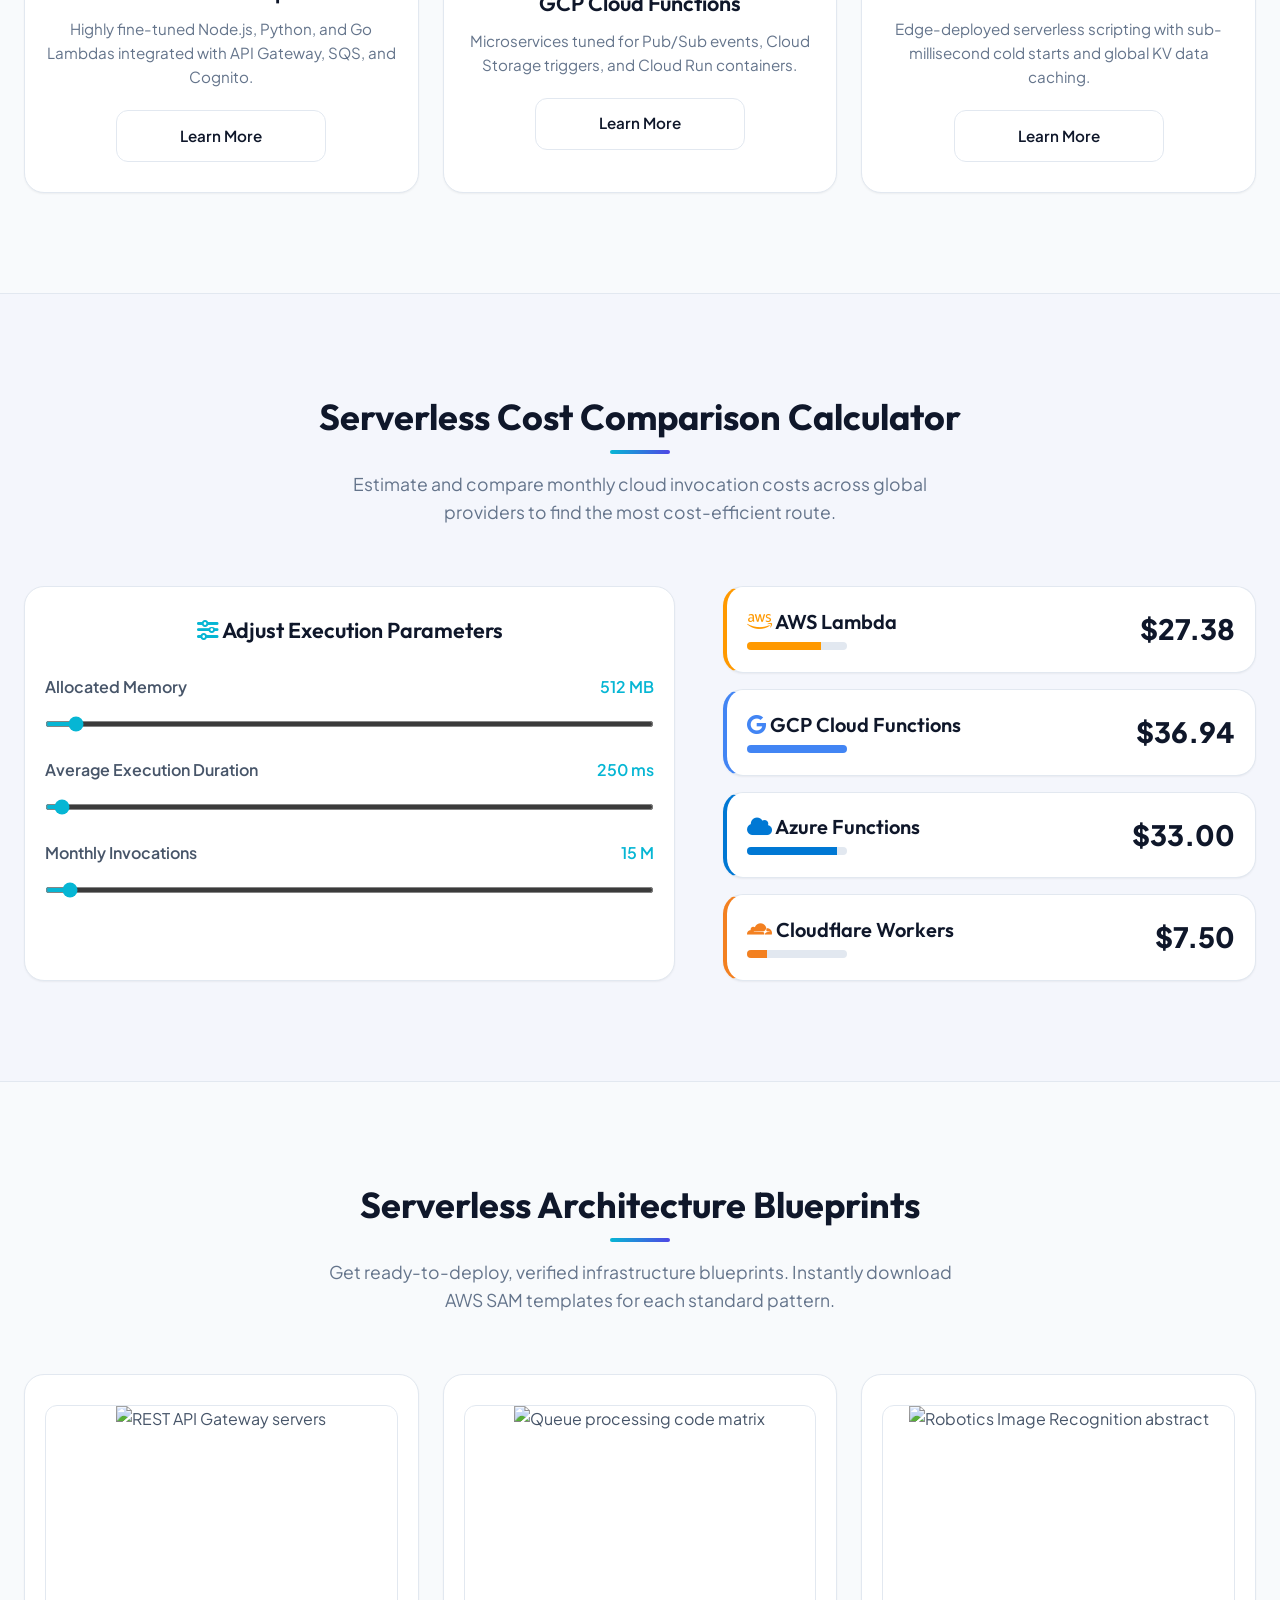
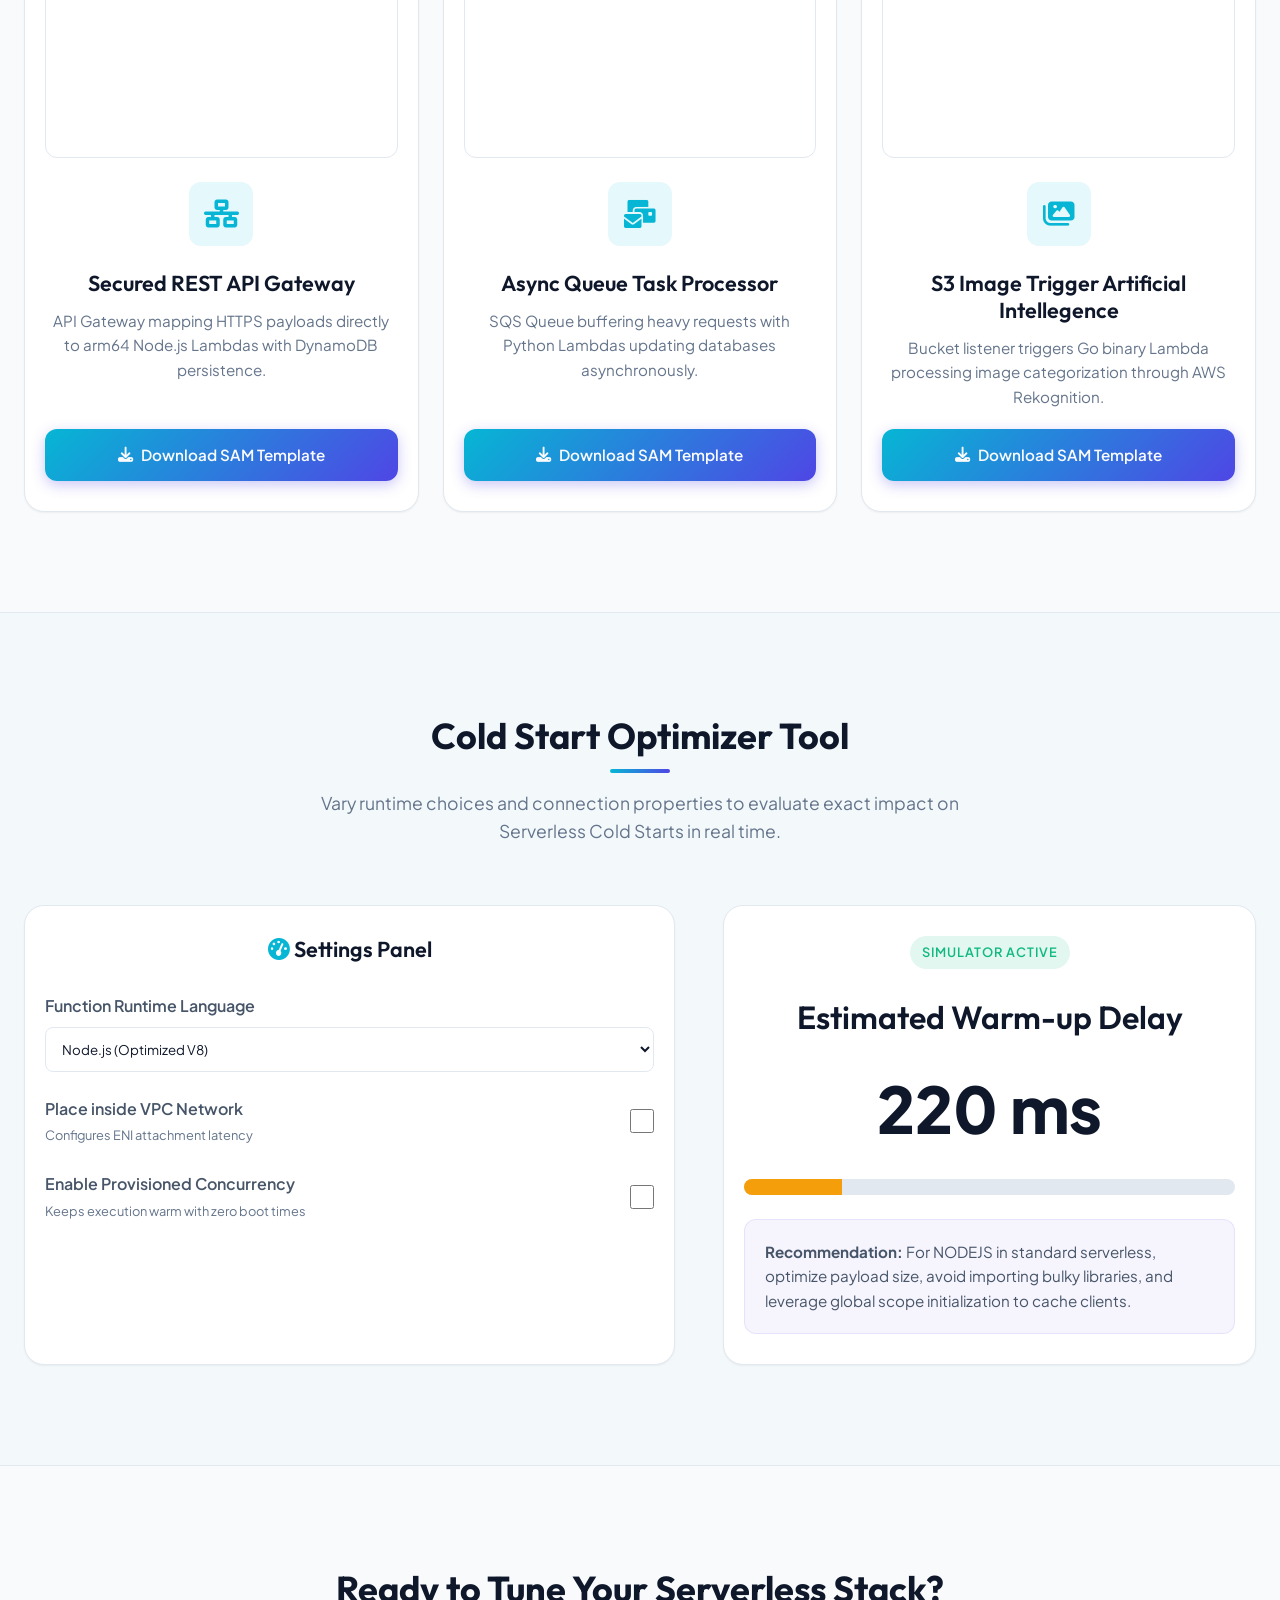
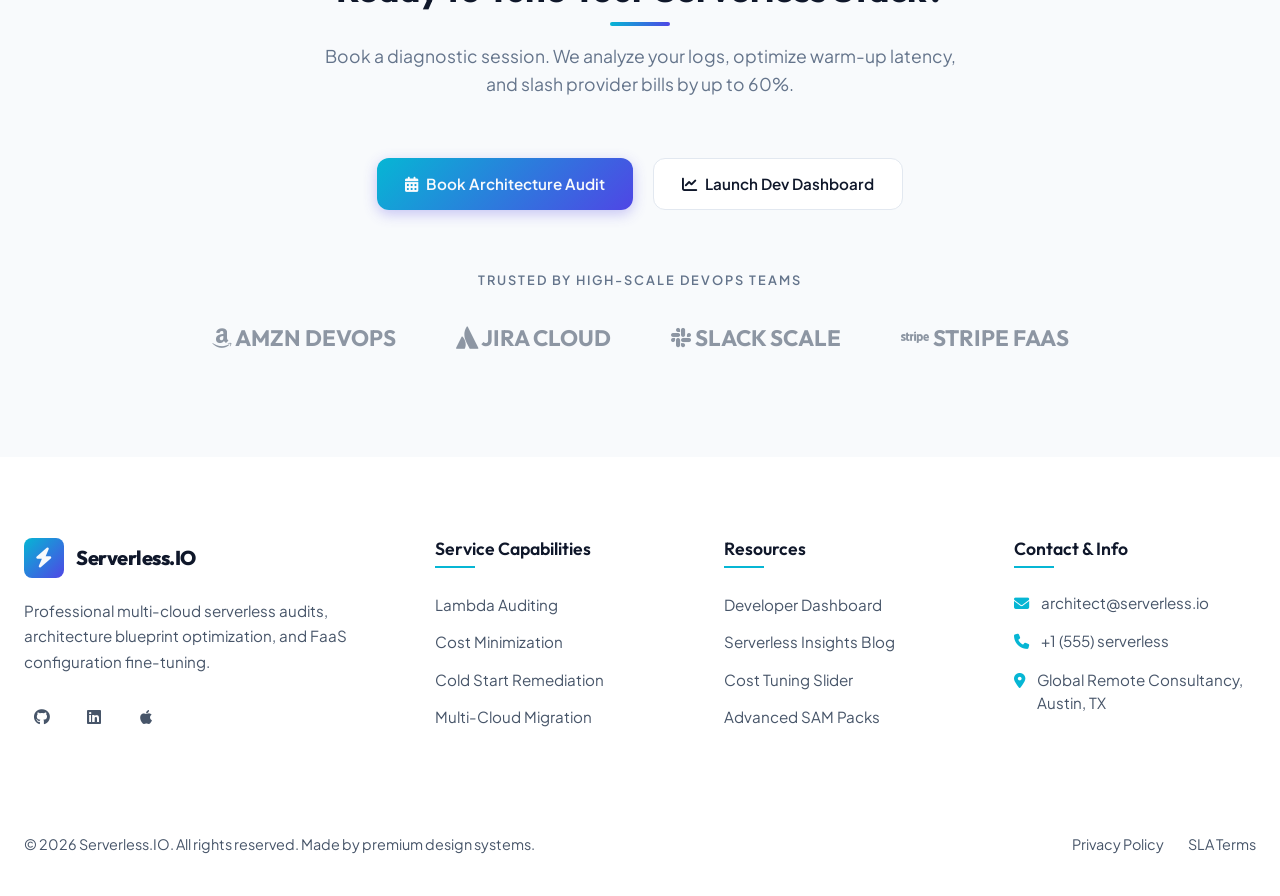
==== commit 481cefea: "U" ====
--- a/index.html
+++ b/index.html
@@ -1,19 +1,25 @@
 <!DOCTYPE html>
 <html lang="en">
+
 <head>
   <meta charset="UTF-8">
   <meta name="viewport" content="width=device-width, initial-scale=1.0">
   <title>Serverless Architecture Consultant | Premium Portfolios & Designs</title>
-  <meta name="description" content="Review high-performance function-as-a-service designs, cold start optimizations, compare serverless costs, and download SAM templates.">
-  
+  <meta name="description"
+    content="Review high-performance function-as-a-service designs, cold start optimizations, compare serverless costs, and download SAM templates.">
+
   <!-- FontAwesome Icons -->
   <link rel="stylesheet" href="https://cdnjs.cloudflare.com/ajax/libs/font-awesome/6.4.0/css/all.min.css">
-  
+
   <!-- Custom CSS Stylesheets -->
   <link rel="stylesheet" href="assets/css/style.css">
   <link rel="stylesheet" href="assets/css/dark-mode.css">
   <link rel="stylesheet" href="assets/css/rtl.css">
+  
+  <!-- Favicon -->
+  <link rel="icon" type="image/svg+xml" href="assets/img/favicon.svg">
 </head>
+
 <body>
 
   <!-- HEADER -->
@@ -39,13 +45,15 @@
           <li><a href="pages/blog.html" class="nav-link">Blog</a></li>
           <li><a href="pages/contact.html" class="nav-link">Contact</a></li>
           <!-- Dashboard option in the center-right side -->
-          <li><a href="pages/dashboard.html" class="btn btn-outline" style="padding: 6px 16px; font-size: 0.85rem;">Dashboard</a></li>
+          <li><a href="pages/dashboard.html" class="nav-link">Dashboard</a></li>
         </ul>
         <!-- Displayed in Mobile Hamburger Menu only -->
         <div class="mobile-menu-footer">
-          <button class="rtl-toggle">RTL</button>
-          <button class="theme-toggle"><i class="fas fa-moon"></i></button>
-          <a href="pages/login.html" class="btn btn-primary" style="padding: 10px 20px;">Client Portal</a>
+          <div class="footer-actions-row">
+            <button class="rtl-toggle">RTL</button>
+            <button class="theme-toggle"><i class="fas fa-moon"></i></button>
+          </div>
+          <a href="pages/login.html" class="btn btn-primary">Sign In</a>
         </div>
       </nav>
 
@@ -66,7 +74,8 @@
         <div class="hero-content">
           <span class="badge"><i class="fas fa-microchip"></i> Next-Gen Serverless</span>
           <h1 class="hero-title">Architecting <span>Zero-Server</span> High-SLA Systems</h1>
-          <p class="hero-subtitle">Optimize AWS Lambda cold starts, review multi-cloud FaaS designs, compare invocation costs, and download production-ready SAM templates.</p>
+          <p class="hero-subtitle">Optimize AWS Lambda cold starts, review multi-cloud FaaS designs, compare invocation
+            costs, and download production-ready SAM templates.</p>
           <div class="hero-buttons">
             <a href="#calculator" class="btn btn-primary">Compare Cost Metrics</a>
             <a href="pages/services.html" class="btn btn-secondary">Review Our Services</a>
@@ -81,9 +90,12 @@
               <span class="graphic-title">aws-lambda-handler.js</span>
             </div>
             <div class="graphic-content">
-              <span class="code-keyword">const</span> aws = <span class="code-keyword">require</span>(<span class="code-string">'aws-sdk'</span>);<br>
-              <span class="code-keyword">const</span> ddb = <span class="code-keyword">new</span> aws.DynamoDB.DocumentClient();<br><br>
-              <span class="code-keyword">exports</span>.handler = <span class="code-keyword">async</span> (event) => {<br>
+              <span class="code-keyword">const</span> aws = <span class="code-keyword">require</span>(<span
+                class="code-string">'aws-sdk'</span>);<br>
+              <span class="code-keyword">const</span> ddb = <span class="code-keyword">new</span>
+              aws.DynamoDB.DocumentClient();<br><br>
+              <span class="code-keyword">exports</span>.handler = <span class="code-keyword">async</span> (event) =>
+              {<br>
               &nbsp;&nbsp;<span class="code-comment">// Optimized DB connection pooling</span><br>
               &nbsp;&nbsp;<span class="code-keyword">const</span> payload = JSON.parse(event.body);<br>
               &nbsp;&nbsp;<span class="code-keyword">const</span> params = {<br>
@@ -91,7 +103,8 @@
               &nbsp;&nbsp;&nbsp;&nbsp;Item: { id: Date.now(), ...payload }<br>
               &nbsp;&nbsp;};<br>
               &nbsp;&nbsp;<span class="code-keyword">await</span> ddb.put(params).promise();<br>
-              &nbsp;&nbsp;<span class="code-keyword">return</span> { statusCode: <span class="code-num">201</span>, body: <span class="code-string">"Saved"</span> };<br>
+              &nbsp;&nbsp;<span class="code-keyword">return</span> { statusCode: <span class="code-num">201</span>,
+              body: <span class="code-string">"Saved"</span> };<br>
               };
             </div>
           </div>
@@ -104,34 +117,41 @@
       <div class="container">
         <div class="section-header">
           <h2>FaaS Architecture Capabilities</h2>
-          <p>We build production-ready, infinitely scaling cloud structures optimized for security and lowest possible overhead.</p>
+          <p>We build production-ready, infinitely scaling cloud structures optimized for security and lowest possible
+            overhead.</p>
         </div>
         <div class="card-grid">
           <div class="premium-card">
             <div class="card-img-container">
-              <img src="https://images.unsplash.com/photo-1451187580459-43490279c0fa?auto=format&fit=crop&w=600&q=80" alt="AWS Lambda Network" class="card-img">
+              <img src="https://storage.ghost.io/c/44/aa/44aa21f1-0d3d-432a-9e32-b5ac29045a65/content/images/size/w1200/2025/06/image-1750766228953.jpeg"
+                alt="AWS Lambda Network" class="card-img">
             </div>
             <div class="card-icon"><i class="fab fa-aws"></i></div>
             <h3 class="card-title">AWS Lambda Experts</h3>
-            <p class="card-description">Highly fine-tuned Node.js, Python, and Go Lambdas integrated with API Gateway, SQS, and Cognito.</p>
+            <p class="card-description">Highly fine-tuned Node.js, Python, and Go Lambdas integrated with API Gateway,
+              SQS, and Cognito.</p>
             <a href="pages/services.html" class="btn btn-secondary">Learn More</a>
           </div>
           <div class="premium-card">
             <div class="card-img-container">
-              <img src="https://images.unsplash.com/photo-1518770660439-4636190af475?auto=format&fit=crop&w=600&q=80" alt="GCP Cloud Tech" class="card-img">
+              <img src="https://miro.medium.com/1*qc8G_dWb8_KiN4b45HH5fQ.jpeg"
+                alt="GCP Cloud Tech" class="card-img">
             </div>
             <div class="card-icon"><i class="fab fa-google"></i></div>
             <h3 class="card-title">GCP Cloud Functions</h3>
-            <p class="card-description">Microservices tuned for Pub/Sub events, Cloud Storage triggers, and Cloud Run containers.</p>
+            <p class="card-description">Microservices tuned for Pub/Sub events, Cloud Storage triggers, and Cloud Run
+              containers.</p>
             <a href="pages/services.html" class="btn btn-secondary">Learn More</a>
           </div>
           <div class="premium-card">
             <div class="card-img-container">
-              <img src="https://images.unsplash.com/photo-1544197150-b99a580bb7a8?auto=format&fit=crop&w=600&q=80" alt="Cloudflare Edge Servers" class="card-img">
+              <img src="https://bobcares.com/wp-content/uploads/2022/11/cworkers.png"
+                alt="Cloudflare Edge Servers" class="card-img">
             </div>
             <div class="card-icon"><i class="fas fa-cloud"></i></div>
             <h3 class="card-title">Cloudflare Workers</h3>
-            <p class="card-description">Edge-deployed serverless scripting with sub-millisecond cold starts and global KV data caching.</p>
+            <p class="card-description">Edge-deployed serverless scripting with sub-millisecond cold starts and global
+              KV data caching.</p>
             <a href="pages/services.html" class="btn btn-secondary">Learn More</a>
           </div>
         </div>
@@ -139,24 +159,28 @@
     </section>
 
     <!-- SECTION 3: INTERACTIVE SERVERLESS COST COMPARISON -->
-    <section class="section" id="calculator" style="background: rgba(79, 70, 229, 0.02); border-top: 1px solid var(--border-color); border-bottom: 1px solid var(--border-color);">
+    <section class="section" id="calculator"
+      style="background: rgba(79, 70, 229, 0.02); border-top: 1px solid var(--border-color); border-bottom: 1px solid var(--border-color);">
       <div class="container">
         <div class="section-header">
           <h2>Serverless Cost Comparison Calculator</h2>
-          <p>Estimate and compare monthly cloud invocation costs across global providers to find the most cost-efficient route.</p>
-        </div>
-
-        <div style="display: grid; grid-template-columns: 1fr 1fr; gap: 48px; align-items: start;" class="hero-grid">
+          <p>Estimate and compare monthly cloud invocation costs across global providers to find the most cost-efficient
+            route.</p>
+        </div>
+
+        <div class="hero-grid" style="gap: 48px; align-items: stretch;">
           <!-- Control Sliders -->
           <div class="premium-card" style="text-align: left; align-items: stretch; justify-content: start;">
-            <h3 class="card-title" style="align-self: center; margin-bottom: 30px;"><i class="fas fa-sliders-h" style="color: var(--accent-color);"></i> Adjust Execution Parameters</h3>
-            
+            <h3 class="card-title" style="align-self: center; margin-bottom: 30px;"><i class="fas fa-sliders-h"
+                style="color: var(--accent-color);"></i> Adjust Execution Parameters</h3>
+
             <div style="margin-bottom: 24px;" class="calc-slider-header">
               <div style="display: flex; justify-content: space-between; font-weight: 600; margin-bottom: 8px;">
                 <label for="calc-memory">Allocated Memory</label>
                 <span style="color: var(--accent-color);"><span id="val-memory">512</span> MB</span>
               </div>
-              <input type="range" id="calc-memory" min="128" max="10240" step="128" value="512" style="width: 100%; height: 6px; border-radius: var(--radius-full); accent-color: var(--accent-color);">
+              <input type="range" id="calc-memory" min="128" max="10240" step="128" value="512"
+                style="width: 100%; height: 6px; border-radius: var(--radius-full); accent-color: var(--accent-color);">
             </div>
 
             <div style="margin-bottom: 24px;" class="calc-slider-header">
@@ -164,7 +188,8 @@
                 <label for="calc-duration">Average Execution Duration</label>
                 <span style="color: var(--accent-color);"><span id="val-duration">250</span> ms</span>
               </div>
-              <input type="range" id="calc-duration" min="10" max="15000" step="10" value="250" style="width: 100%; height: 6px; border-radius: var(--radius-full); accent-color: var(--accent-color);">
+              <input type="range" id="calc-duration" min="10" max="15000" step="10" value="250"
+                style="width: 100%; height: 6px; border-radius: var(--radius-full); accent-color: var(--accent-color);">
             </div>
 
             <div style="margin-bottom: 24px;" class="calc-slider-header">
@@ -172,50 +197,65 @@
                 <label for="calc-invocations">Monthly Invocations</label>
                 <span style="color: var(--accent-color);"><span id="val-invocations">15</span> M</span>
               </div>
-              <input type="range" id="calc-invocations" min="1" max="500" step="1" value="15" style="width: 100%; height: 6px; border-radius: var(--radius-full); accent-color: var(--accent-color);">
+              <input type="range" id="calc-invocations" min="1" max="500" step="1" value="15"
+                style="width: 100%; height: 6px; border-radius: var(--radius-full); accent-color: var(--accent-color);">
             </div>
           </div>
 
           <!-- Price comparison outputs -->
           <div style="display: flex; flex-direction: column; gap: 16px;">
-            <div class="premium-card" style="padding: 20px; flex-direction: row; justify-content: space-between; text-align: left; align-items: center; border-left: 4px solid #ff9900;">
+            <div class="premium-card"
+              style="padding: 20px; flex-direction: row; justify-content: space-between; text-align: left; align-items: center; border-left: 4px solid #ff9900;">
               <div>
                 <h4 style="margin: 0;"><i class="fab fa-aws" style="color: #ff9900;"></i> AWS Lambda</h4>
-                <div style="width: 100px; background: var(--border-color); height: 8px; border-radius: 4px; margin-top: 8px; overflow: hidden;">
-                  <div id="bar-aws" style="background: #ff9900; height: 100%; width: 40%; transition: width 0.3s ease;"></div>
+                <div
+                  style="width: 100px; background: var(--border-color); height: 8px; border-radius: 4px; margin-top: 8px; overflow: hidden;">
+                  <div id="bar-aws" style="background: #ff9900; height: 100%; width: 40%; transition: width 0.3s ease;">
+                  </div>
                 </div>
               </div>
               <span id="cost-aws" style="font-size: 1.75rem; font-weight: 800; color: var(--text-heading);">$0.00</span>
             </div>
 
-            <div class="premium-card" style="padding: 20px; flex-direction: row; justify-content: space-between; text-align: left; align-items: center; border-left: 4px solid #4285f4;">
+            <div class="premium-card"
+              style="padding: 20px; flex-direction: row; justify-content: space-between; text-align: left; align-items: center; border-left: 4px solid #4285f4;">
               <div>
                 <h4 style="margin: 0;"><i class="fab fa-google" style="color: #4285f4;"></i> GCP Cloud Functions</h4>
-                <div style="width: 100px; background: var(--border-color); height: 8px; border-radius: 4px; margin-top: 8px; overflow: hidden;">
-                  <div id="bar-gcp" style="background: #4285f4; height: 100%; width: 50%; transition: width 0.3s ease;"></div>
+                <div
+                  style="width: 100px; background: var(--border-color); height: 8px; border-radius: 4px; margin-top: 8px; overflow: hidden;">
+                  <div id="bar-gcp" style="background: #4285f4; height: 100%; width: 50%; transition: width 0.3s ease;">
+                  </div>
                 </div>
               </div>
               <span id="cost-gcp" style="font-size: 1.75rem; font-weight: 800; color: var(--text-heading);">$0.00</span>
             </div>
 
-            <div class="premium-card" style="padding: 20px; flex-direction: row; justify-content: space-between; text-align: left; align-items: center; border-left: 4px solid #0078d4;">
+            <div class="premium-card"
+              style="padding: 20px; flex-direction: row; justify-content: space-between; text-align: left; align-items: center; border-left: 4px solid #0078d4;">
               <div>
                 <h4 style="margin: 0;"><i class="fas fa-cloud" style="color: #0078d4;"></i> Azure Functions</h4>
-                <div style="width: 100px; background: var(--border-color); height: 8px; border-radius: 4px; margin-top: 8px; overflow: hidden;">
-                  <div id="bar-azure" style="background: #0078d4; height: 100%; width: 30%; transition: width 0.3s ease;"></div>
+                <div
+                  style="width: 100px; background: var(--border-color); height: 8px; border-radius: 4px; margin-top: 8px; overflow: hidden;">
+                  <div id="bar-azure"
+                    style="background: #0078d4; height: 100%; width: 30%; transition: width 0.3s ease;"></div>
                 </div>
               </div>
-              <span id="cost-azure" style="font-size: 1.75rem; font-weight: 800; color: var(--text-heading);">$0.00</span>
-            </div>
-
-            <div class="premium-card" style="padding: 20px; flex-direction: row; justify-content: space-between; text-align: left; align-items: center; border-left: 4px solid #f38020;">
+              <span id="cost-azure"
+                style="font-size: 1.75rem; font-weight: 800; color: var(--text-heading);">$0.00</span>
+            </div>
+
+            <div class="premium-card"
+              style="padding: 20px; flex-direction: row; justify-content: space-between; text-align: left; align-items: center; border-left: 4px solid #f38020;">
               <div>
                 <h4 style="margin: 0;"><i class="fab fa-cloudflare" style="color: #f38020;"></i> Cloudflare Workers</h4>
-                <div style="width: 100px; background: var(--border-color); height: 8px; border-radius: 4px; margin-top: 8px; overflow: hidden;">
-                  <div id="bar-cloudflare" style="background: #f38020; height: 100%; width: 10%; transition: width 0.3s ease;"></div>
+                <div
+                  style="width: 100px; background: var(--border-color); height: 8px; border-radius: 4px; margin-top: 8px; overflow: hidden;">
+                  <div id="bar-cloudflare"
+                    style="background: #f38020; height: 100%; width: 10%; transition: width 0.3s ease;"></div>
                 </div>
               </div>
-              <span id="cost-cloudflare" style="font-size: 1.75rem; font-weight: 800; color: var(--text-heading);">$5.00</span>
+              <span id="cost-cloudflare"
+                style="font-size: 1.75rem; font-weight: 800; color: var(--text-heading);">$5.00</span>
             </div>
           </div>
         </div>
@@ -227,18 +267,21 @@
       <div class="container">
         <div class="section-header">
           <h2>Serverless Architecture Blueprints</h2>
-          <p>Get ready-to-deploy, verified infrastructure blueprints. Instantly download AWS SAM templates for each standard pattern.</p>
+          <p>Get ready-to-deploy, verified infrastructure blueprints. Instantly download AWS SAM templates for each
+            standard pattern.</p>
         </div>
 
         <div class="card-grid">
           <!-- Design 1 -->
           <div class="premium-card">
             <div class="card-img-container">
-              <img src="https://images.unsplash.com/photo-1558494949-ef010cbdcc31?auto=format&fit=crop&w=600&q=80" alt="REST API Gateway servers" class="card-img">
+              <img src="https://images.ctfassets.net/23aumh6u8s0i/47YDn2tfKoPbl5SxJs7tF3/381f31c322ad0771b752aa99c422b001/Uploaded_from_Protecting_REST_APIs_Behind_AWS_API_Gateway"
+                alt="REST API Gateway servers" class="card-img">
             </div>
             <div class="card-icon"><i class="fas fa-network-wired"></i></div>
             <h3 class="card-title">Secured REST API Gateway</h3>
-            <p class="card-description">API Gateway mapping HTTPS payloads directly to arm64 Node.js Lambdas with DynamoDB persistence.</p>
+            <p class="card-description">API Gateway mapping HTTPS payloads directly to arm64 Node.js Lambdas with
+              DynamoDB persistence.</p>
             <div style="margin-top: auto; display: flex; flex-direction: column; gap: 12px; width: 100%;">
               <button class="btn btn-primary download-sam-btn" data-design="api-gateway-lambda">
                 <i class="fas fa-download"></i> Download SAM Template
@@ -249,11 +292,13 @@
           <!-- Design 2 -->
           <div class="premium-card">
             <div class="card-img-container">
-              <img src="https://images.unsplash.com/photo-1526374965328-7f61d4dc18c5?auto=format&fit=crop&w=600&q=80" alt="Queue processing code matrix" class="card-img">
+              <img src="https://miro.medium.com/1*QnMyNAHU_33qgIRyPW8fmg.png"
+                alt="Queue processing code matrix" class="card-img">
             </div>
             <div class="card-icon"><i class="fas fa-mail-bulk"></i></div>
             <h3 class="card-title">Async Queue Task Processor</h3>
-            <p class="card-description">SQS Queue buffering heavy requests with Python Lambdas updating databases asynchronously.</p>
+            <p class="card-description">SQS Queue buffering heavy requests with Python Lambdas updating databases
+              asynchronously.</p>
             <div style="margin-top: auto; display: flex; flex-direction: column; gap: 12px; width: 100%;">
               <button class="btn btn-primary download-sam-btn" data-design="sqs-lambda-db">
                 <i class="fas fa-download"></i> Download SAM Template
@@ -264,11 +309,13 @@
           <!-- Design 3 -->
           <div class="premium-card">
             <div class="card-img-container">
-              <img src="https://images.unsplash.com/photo-1507146426996-ef05306b995a?auto=format&fit=crop&w=600&q=80" alt="Robotics Image Recognition abstract" class="card-img">
+              <img src="https://miro.medium.com/v2/resize:fit:1358/format:webp/0*8vJRqr5jIs1pBLTP"
+                alt="Robotics Image Recognition abstract" class="card-img">
             </div>
             <div class="card-icon"><i class="fas fa-images"></i></div>
-            <h3 class="card-title">S3 Image Trigger Recognition</h3>
-            <p class="card-description">Bucket listener triggers Go binary Lambda processing image categorization through AWS Rekognition.</p>
+            <h3 class="card-title">S3 Image Trigger Artificial Intellegence</h3>
+            <p class="card-description">Bucket listener triggers Go binary Lambda processing image categorization
+              through AWS Rekognition.</p>
             <div style="margin-top: auto; display: flex; flex-direction: column; gap: 12px; width: 100%;">
               <button class="btn btn-primary download-sam-btn" data-design="s3-trigger">
                 <i class="fas fa-download"></i> Download SAM Template
@@ -280,21 +327,26 @@
     </section>
 
     <!-- SECTION 5: COLD START OPTIMIZATION SUITE -->
-    <section class="section" style="background: rgba(6, 182, 212, 0.02); border-top: 1px solid var(--border-color); border-bottom: 1px solid var(--border-color);">
+    <section class="section"
+      style="background: rgba(6, 182, 212, 0.02); border-top: 1px solid var(--border-color); border-bottom: 1px solid var(--border-color);">
       <div class="container">
         <div class="section-header">
           <h2>Cold Start Optimizer Tool</h2>
-          <p>Vary runtime choices and connection properties to evaluate exact impact on Serverless Cold Starts in real time.</p>
-        </div>
-
-        <div style="display: grid; grid-template-columns: 1fr 1.2fr; gap: 48px;" class="hero-grid">
+          <p>Vary runtime choices and connection properties to evaluate exact impact on Serverless Cold Starts in real
+            time.</p>
+        </div>
+
+        <div class="hero-grid" style="gap: 48px; align-items: stretch;">
           <!-- Configuration -->
           <div class="premium-card" style="text-align: left; align-items: stretch; justify-content: start;">
-            <h3 class="card-title" style="align-self: center; margin-bottom: 30px;"><i class="fas fa-tachometer-alt" style="color: var(--accent-color);"></i> Settings Panel</h3>
-            
+            <h3 class="card-title" style="align-self: center; margin-bottom: 30px;"><i class="fas fa-tachometer-alt"
+                style="color: var(--accent-color);"></i> Settings Panel</h3>
+
             <div style="margin-bottom: 24px;">
-              <label for="opt-runtime" style="font-weight: 600; display: block; margin-bottom: 8px;">Function Runtime Language</label>
-              <select id="opt-runtime" style="width: 100%; padding: 12px; border-radius: var(--radius-sm); border: 1px solid var(--border-color); background: var(--bg-card); color: var(--text-heading); font-family: var(--font-primary);">
+              <label for="opt-runtime" style="font-weight: 600; display: block; margin-bottom: 8px;">Function Runtime
+                Language</label>
+              <select id="opt-runtime"
+                style="width: 100%; padding: 12px; border-radius: var(--radius-sm); border: 1px solid var(--border-color); background: var(--bg-card); color: var(--text-heading); font-family: var(--font-primary);">
                 <option value="nodejs">Node.js (Optimized V8)</option>
                 <option value="python">Python (Light Interpreter)</option>
                 <option value="go">Go (Compiled Executable)</option>
@@ -313,26 +365,34 @@
 
             <div style="display: flex; justify-content: space-between; align-items: center;">
               <div>
-                <label for="opt-provision" style="font-weight: 600; display: block;">Enable Provisioned Concurrency</label>
-                <span style="font-size: 0.8rem; color: var(--text-muted);">Keeps execution warm with zero boot times</span>
-              </div>
-              <input type="checkbox" id="opt-provision" style="width: 24px; height: 24px; accent-color: var(--accent-color);">
+                <label for="opt-provision" style="font-weight: 600; display: block;">Enable Provisioned
+                  Concurrency</label>
+                <span style="font-size: 0.8rem; color: var(--text-muted);">Keeps execution warm with zero boot
+                  times</span>
+              </div>
+              <input type="checkbox" id="opt-provision"
+                style="width: 24px; height: 24px; accent-color: var(--accent-color);">
             </div>
           </div>
 
           <!-- Response Visual representation -->
           <div class="premium-card" style="justify-content: space-between;">
             <div style="width: 100%;">
-              <span class="badge" style="background: rgba(16, 185, 129, 0.12); color: var(--success);">Simulator Active</span>
+              <span class="badge" style="background: rgba(16, 185, 129, 0.12); color: var(--success);">Simulator
+                Active</span>
               <h3 style="margin-top: 12px; font-size: 2rem;">Estimated Warm-up Delay</h3>
-              <div id="cold-start-time" style="font-size: 4rem; font-weight: 800; color: var(--text-heading); margin: 20px 0;">220 ms</div>
-              
-              <div style="width: 100%; background: var(--border-color); height: 16px; border-radius: 8px; overflow: hidden; margin-bottom: 24px;">
-                <div id="timeline-bar" style="background: var(--success); height: 100%; width: 20%; transition: all 0.4s ease;"></div>
-              </div>
-            </div>
-
-            <div id="opt-recommendation" style="background: rgba(79, 70, 229, 0.05); border: 1px solid rgba(79, 70, 229, 0.1); border-radius: var(--radius-md); padding: 20px; text-align: left; font-size: 0.95rem; line-height: 1.6;">
+              <div id="cold-start-time"
+                style="font-size: 4rem; font-weight: 800; color: var(--text-heading); margin: 20px 0;">220 ms</div>
+
+              <div
+                style="width: 100%; background: var(--border-color); height: 16px; border-radius: 8px; overflow: hidden; margin-bottom: 24px;">
+                <div id="timeline-bar"
+                  style="background: var(--success); height: 100%; width: 20%; transition: all 0.4s ease;"></div>
+              </div>
+            </div>
+
+            <div id="opt-recommendation"
+              style="background: rgba(79, 70, 229, 0.05); border: 1px solid rgba(79, 70, 229, 0.1); border-radius: var(--radius-md); padding: 20px; text-align: left; font-size: 0.95rem; line-height: 1.6;">
               <!-- Javascript injects recommendations -->
             </div>
           </div>
@@ -345,20 +405,30 @@
       <div class="container" style="text-align: center;">
         <div class="section-header">
           <h2>Ready to Tune Your Serverless Stack?</h2>
-          <p>Book a diagnostic session. We analyze your logs, optimize warm-up latency, and slash provider bills by up to 60%.</p>
+          <p>Book a diagnostic session. We analyze your logs, optimize warm-up latency, and slash provider bills by up
+            to 60%.</p>
         </div>
 
         <div style="display: flex; justify-content: center; gap: 20px; flex-wrap: wrap; margin-bottom: 60px;">
-          <a href="pages/contact.html" class="btn btn-primary"><i class="fas fa-calendar-alt"></i> Book Architecture Audit</a>
-          <a href="pages/dashboard.html" class="btn btn-secondary"><i class="fas fa-chart-line"></i> Launch Dev Dashboard</a>
-        </div>
-
-        <p style="text-transform: uppercase; letter-spacing: 2px; font-size: 0.8rem; font-weight: 600; color: var(--text-muted); margin-bottom: 30px;">Trusted by High-Scale DevOps Teams</p>
-        <div style="display: flex; justify-content: center; align-items: center; gap: 60px; flex-wrap: wrap; opacity: 0.6;">
-          <span style="font-weight: 700; font-size: 1.4rem; font-family: var(--font-secondary);"><i class="fab fa-amazon"></i> AMZN DEVOPS</span>
-          <span style="font-weight: 700; font-size: 1.4rem; font-family: var(--font-secondary);"><i class="fab fa-atlassian"></i> JIRA CLOUD</span>
-          <span style="font-weight: 700; font-size: 1.4rem; font-family: var(--font-secondary);"><i class="fab fa-slack"></i> SLACK SCALE</span>
-          <span style="font-weight: 700; font-size: 1.4rem; font-family: var(--font-secondary);"><i class="fab fa-stripe"></i> STRIPE FAAS</span>
+          <a href="pages/contact.html" class="btn btn-primary"><i class="fas fa-calendar-alt"></i> Book Architecture
+            Audit</a>
+          <a href="pages/dashboard.html" class="btn btn-secondary"><i class="fas fa-chart-line"></i> Launch Dev
+            Dashboard</a>
+        </div>
+
+        <p
+          style="text-transform: uppercase; letter-spacing: 2px; font-size: 0.8rem; font-weight: 600; color: var(--text-muted); margin-bottom: 30px;">
+          Trusted by High-Scale DevOps Teams</p>
+        <div
+          style="display: flex; justify-content: center; align-items: center; gap: 60px; flex-wrap: wrap; opacity: 0.6;">
+          <span style="font-weight: 700; font-size: 1.4rem; font-family: var(--font-secondary);"><i
+              class="fab fa-amazon"></i> AMZN DEVOPS</span>
+          <span style="font-weight: 700; font-size: 1.4rem; font-family: var(--font-secondary);"><i
+              class="fab fa-atlassian"></i> JIRA CLOUD</span>
+          <span style="font-weight: 700; font-size: 1.4rem; font-family: var(--font-secondary);"><i
+              class="fab fa-slack"></i> SLACK SCALE</span>
+          <span style="font-weight: 700; font-size: 1.4rem; font-family: var(--font-secondary);"><i
+              class="fab fa-stripe"></i> STRIPE FAAS</span>
         </div>
       </div>
     </section>
@@ -372,13 +442,14 @@
         <div class="footer-brand">
           <div class="logo-container" style="margin-bottom: 20px;">
             <div class="logo-icon"><i class="fas fa-bolt"></i></div>
-            <span class="logo-text" style="color: var(--text-light);">Serverless.IO</span>
-          </div>
-          <p>Professional multi-cloud serverless audits, architecture blueprint optimization, and FaaS configuration fine-tuning.</p>
+            <span class="logo-text">Serverless.IO</span>
+          </div>
+          <p>Professional multi-cloud serverless audits, architecture blueprint optimization, and FaaS configuration
+            fine-tuning.</p>
           <div class="footer-socials">
             <a href="#" class="social-link" aria-label="Github"><i class="fab fa-github"></i></a>
             <a href="#" class="social-link" aria-label="LinkedIn"><i class="fab fa-linkedin"></i></a>
-            <a href="#" class="social-link" aria-label="Twitter"><i class="fab fa-twitter"></i></a>
+            <a href="#" class="social-link" aria-label="Twitter"><i class="fab fa-apple"></i></a>
           </div>
         </div>
 
@@ -425,4 +496,5 @@
   <!-- Script tags -->
   <script src="assets/js/main.js"></script>
 </body>
-</html>
+
+</html>
--- a/assets/css/style.css
+++ b/assets/css/style.css
@@ -23,12 +23,12 @@
   --bg-color: #f8fafc;            /* Slate 50 */
   --bg-card: #ffffff;
   --bg-header: rgba(255, 255, 255, 0.85);
-  --bg-footer: #0f172a;
+  --bg-footer: #ffffff;
   
   --text-color: #475569;          /* Slate 600 */
   --text-muted: #64748b;          /* Slate 500 */
   --text-heading: #0f172a;        /* Slate 900 */
-  --text-footer: #94a3b8;         /* Slate 400 */
+  --text-footer: #475569;          /* Slate 400 */
   --text-light: #f8fafc;
   
   --border-color: #e2e8f0;        /* Slate 200 */
@@ -156,8 +156,8 @@
 /* ALL section cards must be in center */
 .card-grid {
   display: grid;
-  grid-template-columns: repeat(auto-fit, minmax(300px, 1fr));
-  gap: 32px;
+  grid-template-columns: repeat(auto-fit, minmax(280px, 1fr));
+  gap: 24px;
   margin-top: 40px;
 }
 
@@ -165,7 +165,9 @@
   background: var(--bg-card);
   border: 1px solid var(--border-color);
   border-radius: var(--radius-lg);
-  padding: 40px 30px;
+  padding: 30px 20px;
+  width: 100%;
+  max-width: 100%;
   text-align: center; /* Center aligning all elements inside cards */
   display: flex;
   flex-direction: column;
@@ -199,21 +201,23 @@
   opacity: 1;
 }
 
-/* Card Image Support */
+/* Card Image Support - Square and Gapless */
 .card-img-container {
   width: 100%;
-  height: 150px;
+  aspect-ratio: 1 / 1;
+  height: auto;
   border-radius: var(--radius-md);
   overflow: hidden;
   margin-bottom: 24px;
   position: relative;
   border: 1px solid var(--border-color);
+  background: var(--bg-card);
 }
 
 .card-img {
   width: 100%;
   height: 100%;
-  object-fit: cover;
+  object-fit: cover; /* Fills the square completely */
   transition: transform var(--transition-normal);
 }
 
@@ -270,6 +274,8 @@
   position: relative;
   z-index: 1;
   overflow: hidden;
+  min-width: 210px;
+  height: 52px;
 }
 
 .btn::before {
@@ -326,6 +332,122 @@
   color: var(--text-light);
   transform: translateY(-2px);
   box-shadow: var(--shadow-glow);
+}
+
+/* --- Professional Form Elements --- */
+.form-group {
+  display: flex;
+  flex-direction: column;
+  gap: 8px;
+  width: 100%;
+}
+
+.form-label {
+  font-weight: 600;
+  font-size: 0.95rem;
+  color: var(--text-heading);
+}
+
+.form-input {
+  width: 100%;
+  padding: 14px 18px;
+  background: var(--bg-card);
+  border: 1px solid var(--border-color);
+  border-radius: var(--radius-sm);
+  color: var(--text-heading);
+  font-family: inherit;
+  font-size: 0.95rem;
+  transition: all var(--transition-normal);
+  outline: none;
+}
+
+.form-input:focus {
+  border-color: var(--accent-color);
+  box-shadow: 0 0 0 3px rgba(6, 182, 212, 0.1);
+  background: var(--bg-header);
+}
+
+textarea.form-input {
+  min-height: 120px;
+  resize: vertical;
+}
+
+/* --- Accordion (FAQ Dropdown) --- */
+.accordion {
+  width: 100%;
+  display: flex;
+  flex-direction: column;
+  gap: 16px;
+}
+
+.accordion-item {
+  background: var(--bg-card);
+  border: 1px solid var(--border-color);
+  border-radius: var(--radius-md);
+  overflow: hidden;
+  transition: all var(--transition-normal);
+}
+
+.accordion-header {
+  padding: 20px 24px;
+  display: flex;
+  justify-content: space-between;
+  align-items: center;
+  cursor: pointer;
+  user-select: none;
+  transition: background 0.3s ease;
+}
+
+.accordion-header h4 {
+  margin: 0;
+  font-size: 1.05rem;
+  color: var(--text-heading);
+  transition: color 0.3s ease;
+}
+
+.accordion-icon {
+  font-size: 0.9rem;
+  color: var(--text-muted);
+  transition: transform 0.3s ease;
+}
+
+.accordion-content {
+  max-height: 0;
+  overflow: hidden;
+  transition: max-height 0.3s ease-out, padding 0.3s ease;
+  padding: 0 24px;
+}
+
+.accordion-item.active {
+  border-color: var(--accent-color);
+  box-shadow: var(--shadow-sm);
+}
+
+.accordion-item.active .accordion-header h4 {
+  color: var(--accent-color);
+}
+
+.accordion-item.active .accordion-icon {
+  transform: rotate(180deg);
+  color: var(--accent-color);
+}
+
+.accordion-item.active .accordion-content {
+  max-height: 200px; /* Adjust based on content */
+  padding: 0 24px 20px 24px;
+}
+
+.accordion-content p {
+  margin: 0;
+  font-size: 0.95rem;
+  color: var(--text-muted);
+  line-height: 1.6;
+}
+
+.site-header .btn {
+  min-width: unset;
+  height: auto;
+  padding: 10px 20px;
 }
 
 /* Badge Indicator */
@@ -412,6 +534,7 @@
   color: var(--text-muted);
   position: relative;
   padding: 8px 0;
+  white-space: nowrap;
 }
 
 .nav-link:hover, .nav-link.active {
@@ -526,7 +649,7 @@
 }
 
 .footer-topic h4 {
-  color: var(--text-light);
+  color: var(--text-heading);
   font-size: 1.1rem;
   margin-bottom: 24px;
   position: relative;
@@ -586,6 +709,19 @@
   font-size: 0.9rem;
 }
 
+.stats-grid {
+  display: grid;
+  grid-template-columns: repeat(2, 1fr);
+  gap: 20px;
+  width: 100%;
+}
+
+@media (max-width: 600px) {
+  .stats-grid {
+    grid-template-columns: 1fr;
+  }
+}
+
 /* --- Hero Section & Layout Elements --- */
 .hero-section {
   padding: 160px 0 100px 0;
@@ -602,7 +738,10 @@
 }
 
 .hero-content {
-  text-align: left;
+  text-align: center;
+  display: flex;
+  flex-direction: column;
+  align-items: center;
 }
 
 .hero-title {
@@ -628,6 +767,7 @@
   display: flex;
   gap: 16px;
   flex-wrap: wrap;
+  justify-content: center;
 }
 
 .hero-visual {
@@ -715,6 +855,46 @@
   /* Show RTL, Theme, and Login buttons on the right side */
   .header-actions {
     display: flex;
+    gap: 8px;
+  }
+  .nav-list {
+    gap: 8px;
+  }
+  .nav-link {
+    font-size: 0.85rem;
+  }
+  .logo-text {
+    font-size: 1.15rem;
+  }
+}
+
+@media (min-width: 1200px) {
+  .nav-list {
+    gap: 16px;
+  }
+  .header-actions {
+    gap: 12px;
+  }
+  .nav-link {
+    font-size: 0.9rem;
+  }
+  .logo-text {
+    font-size: 1.25rem;
+  }
+}
+
+@media (min-width: 1440px) {
+  .nav-list {
+    gap: 32px;
+  }
+  .header-actions {
+    gap: 20px;
+  }
+  .nav-link {
+    font-size: 0.95rem;
+  }
+  .logo-text {
+    font-size: 1.35rem;
   }
 }
 
@@ -743,6 +923,10 @@
     transition: all var(--transition-normal);
     z-index: 999;
     box-shadow: var(--shadow-lg);
+    display: flex;
+    flex-direction: column;
+    align-items: center;
+    overflow-y: auto;
   }
 
   .main-nav.active {
@@ -754,12 +938,15 @@
   .nav-list {
     flex-direction: column;
     align-items: center;
-    gap: 24px;
+    gap: 32px;
     width: 100%;
+    max-width: 400px;
+    margin: 0 auto 60px auto;
   }
 
   .nav-link {
-    font-size: 1.2rem;
+    font-size: 1.35rem;
+    font-weight: 600;
   }
 
   /* Move action icons into hamburger container or custom display */
@@ -769,12 +956,29 @@
 
   /* Show theme-toggle and rtl-toggle inside the active mobile menu instead */
   .mobile-menu-footer {
-    margin-top: 40px;
+    margin-top: auto;
     display: flex;
+    flex-direction: column;
+    align-items: center;
+    gap: 24px;
+    border-top: 1px solid var(--border-color);
+    padding: 40px 24px 20px 24px;
+    width: 100%;
+    max-width: 400px;
+    margin-left: auto;
+    margin-right: auto;
+  }
+
+  .mobile-menu-footer .footer-actions-row {
+    display: flex;
+    gap: 16px;
+    width: 100%;
     justify-content: center;
-    gap: 20px;
-    border-top: 1px solid var(--border-color);
-    padding-top: 30px;
+  }
+
+  .mobile-menu-footer .btn {
+    width: 100%;
+    min-width: unset;
   }
   
   .hero-grid {
@@ -793,28 +997,66 @@
   
   .hero-buttons {
     justify-content: center;
-  }
-  
+    flex-direction: column;
+    width: 100%;
+    max-width: 320px;
+    margin-left: auto;
+    margin-right: auto;
+  }
+
+  .hero-buttons .btn {
+    width: 100%;
+    min-width: unset;
+  }
+  
+  .footer-top {
+    grid-template-columns: repeat(2, 1fr);
+    gap: 40px;
+  }
+}
+
+/* Extra small devices (360px) alignment guarantees */
+@media (max-width: 600px) {
   .footer-top {
     grid-template-columns: 1fr;
-    gap: 40px;
-  }
-}
-
-/* Extra small devices (360px) alignment guarantees */
+  }
+}
+
+@media (min-width: 768px) and (max-width: 1023px) {
+  .card-grid {
+    grid-template-columns: repeat(2, 1fr);
+  }
+  
+  /* Center the 3rd card if there are exactly 3 */
+  .card-grid > *:nth-child(3):last-child {
+    grid-column: 1 / 3;
+    justify-self: center;
+    width: calc(50% - 12px); /* Matches width of 2nd card plus half gap */
+  }
+}
+
 @media (max-width: 480px) {
   .logo-text {
-    font-size: 1.1rem;
+    font-size: 1rem;
   }
   .logo-icon {
-    width: 32px;
-    height: 32px;
-    font-size: 1rem;
+    width: 28px;
+    height: 28px;
+    font-size: 0.9rem;
   }
   .container {
-    padding: 0 16px;
+    padding: 0 12px;
   }
   .hero-title {
-    font-size: 2.1rem;
-  }
-}
+    font-size: 1.85rem;
+  }
+  .hero-subtitle {
+    font-size: 0.95rem;
+  }
+  .premium-card {
+    padding: 24px 16px;
+  }
+  .section {
+    padding: 60px 0;
+  }
+}
--- a/assets/css/dark-mode.css
+++ b/assets/css/dark-mode.css
@@ -19,7 +19,7 @@
   --text-color: #94a3b8;          /* Slate 400 */
   --text-muted: #64748b;          /* Slate 500 */
   --text-heading: #f8fafc;        /* Slate 50 */
-  --text-footer: #64748b;         /* Slate 500 */
+  --text-footer: #94a3b8;
   --text-light: #f8fafc;
   
   --border-color: #1e293b;        /* Slate 800 */
@@ -42,6 +42,10 @@
 html[data-theme="dark"] .premium-card:hover {
   border-color: rgba(34, 211, 238, 0.3);
   background: rgba(21, 28, 44, 0.8);
+}
+
+html[data-theme="dark"] .card-img-container {
+  background: rgba(255, 255, 255, 0.02);
 }
 
 /* Auth Page specific dark mode card glow */
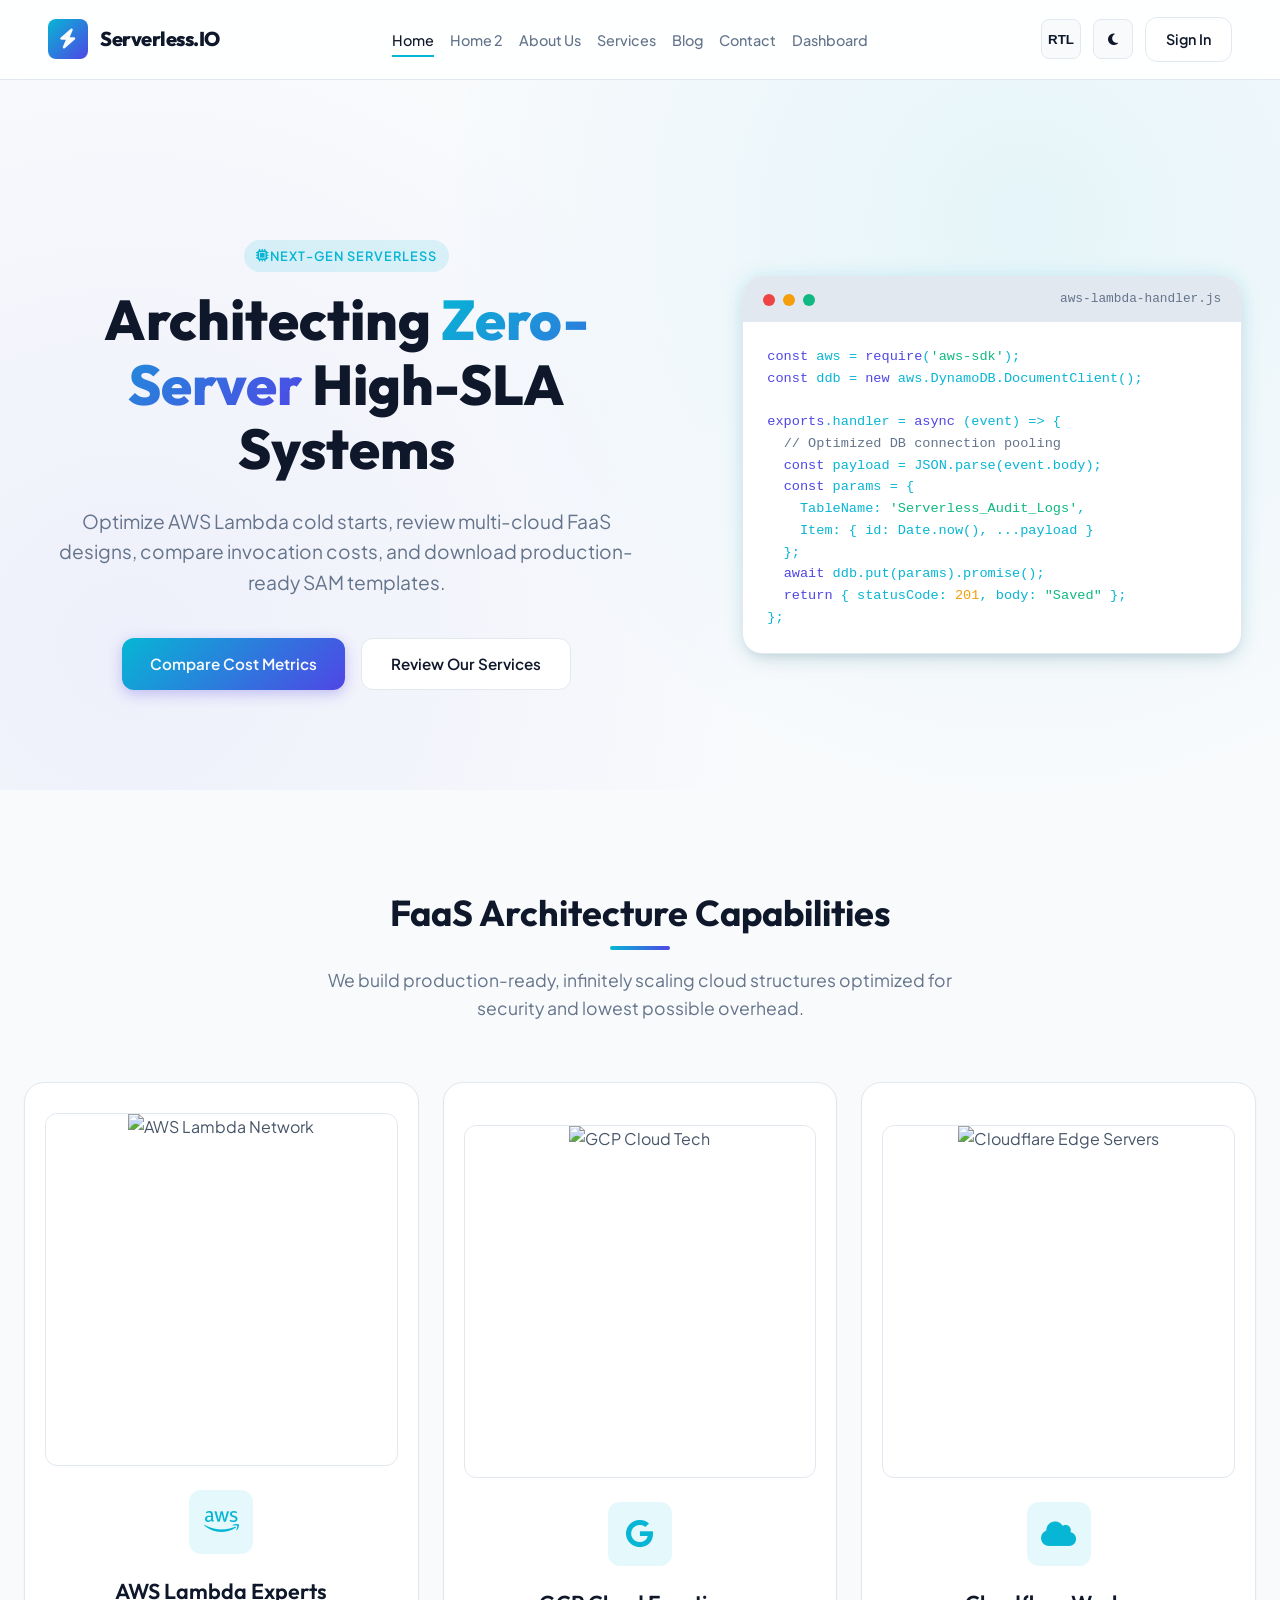
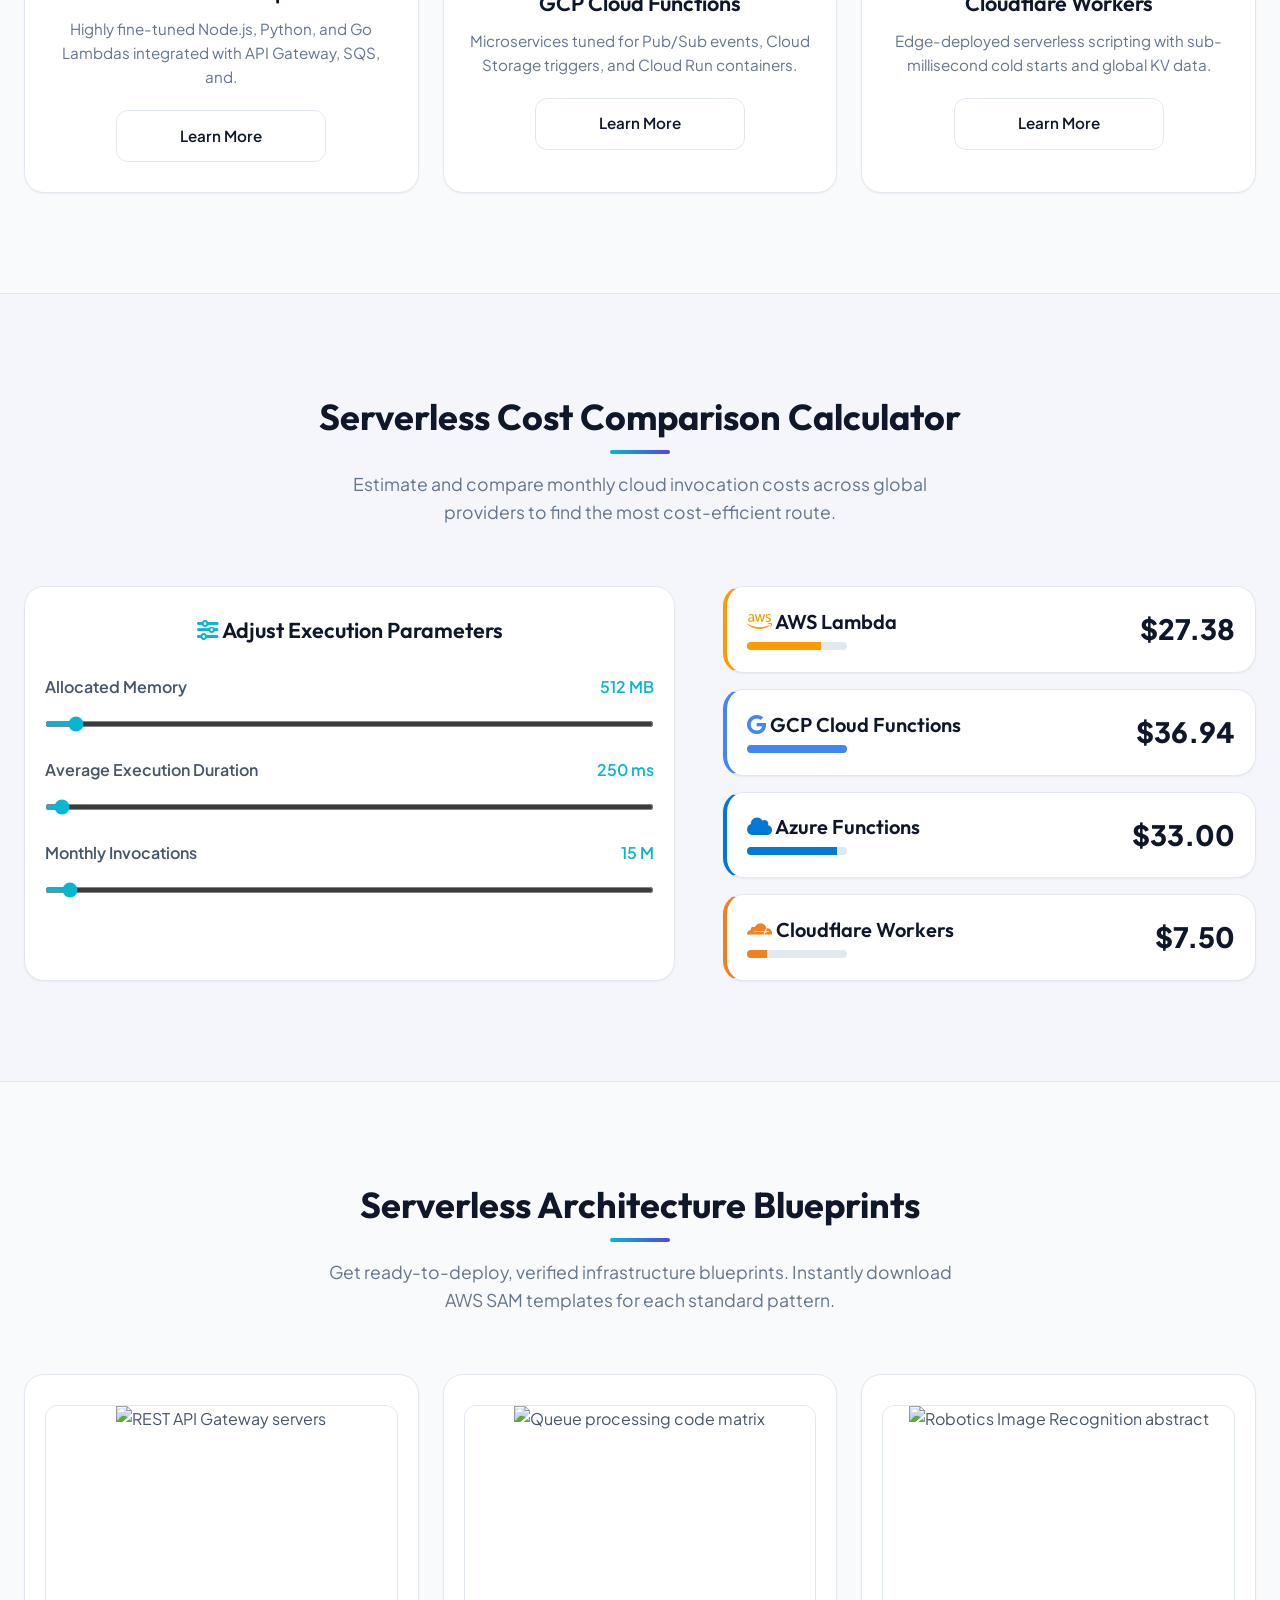
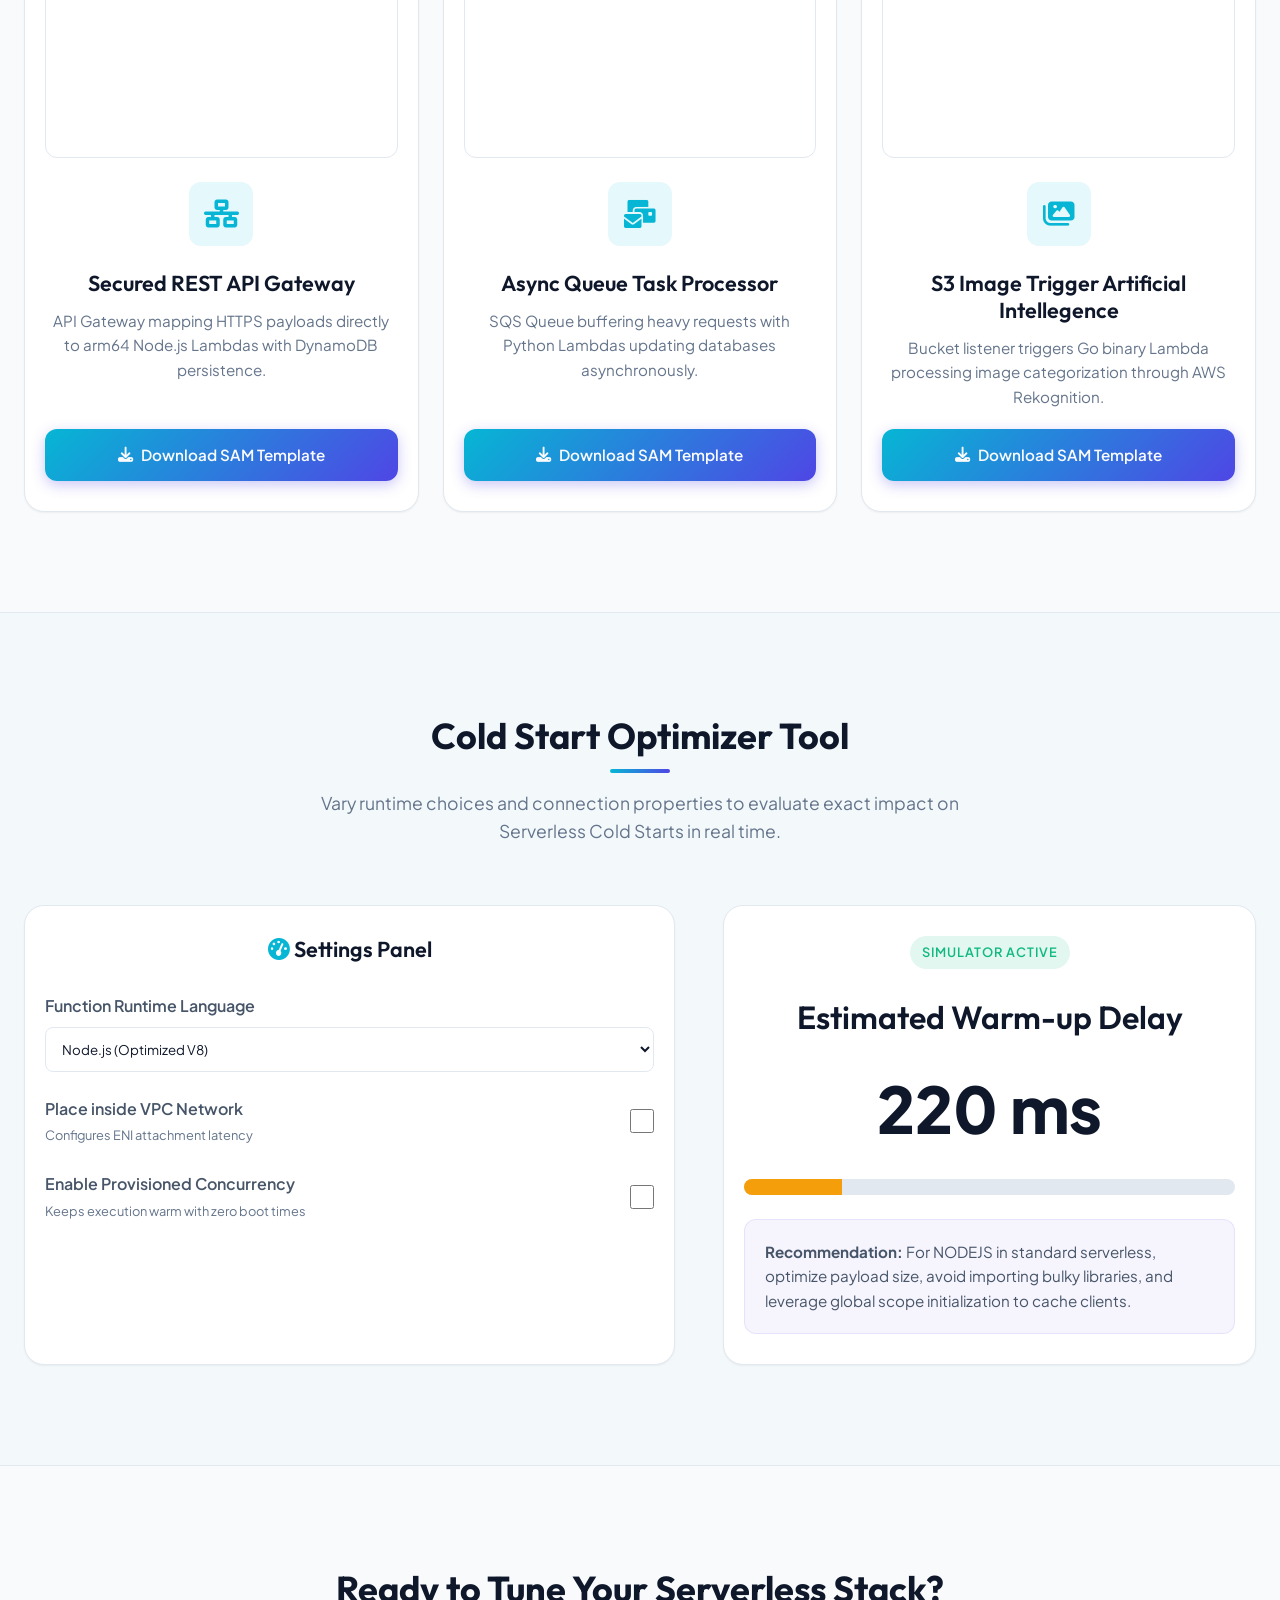
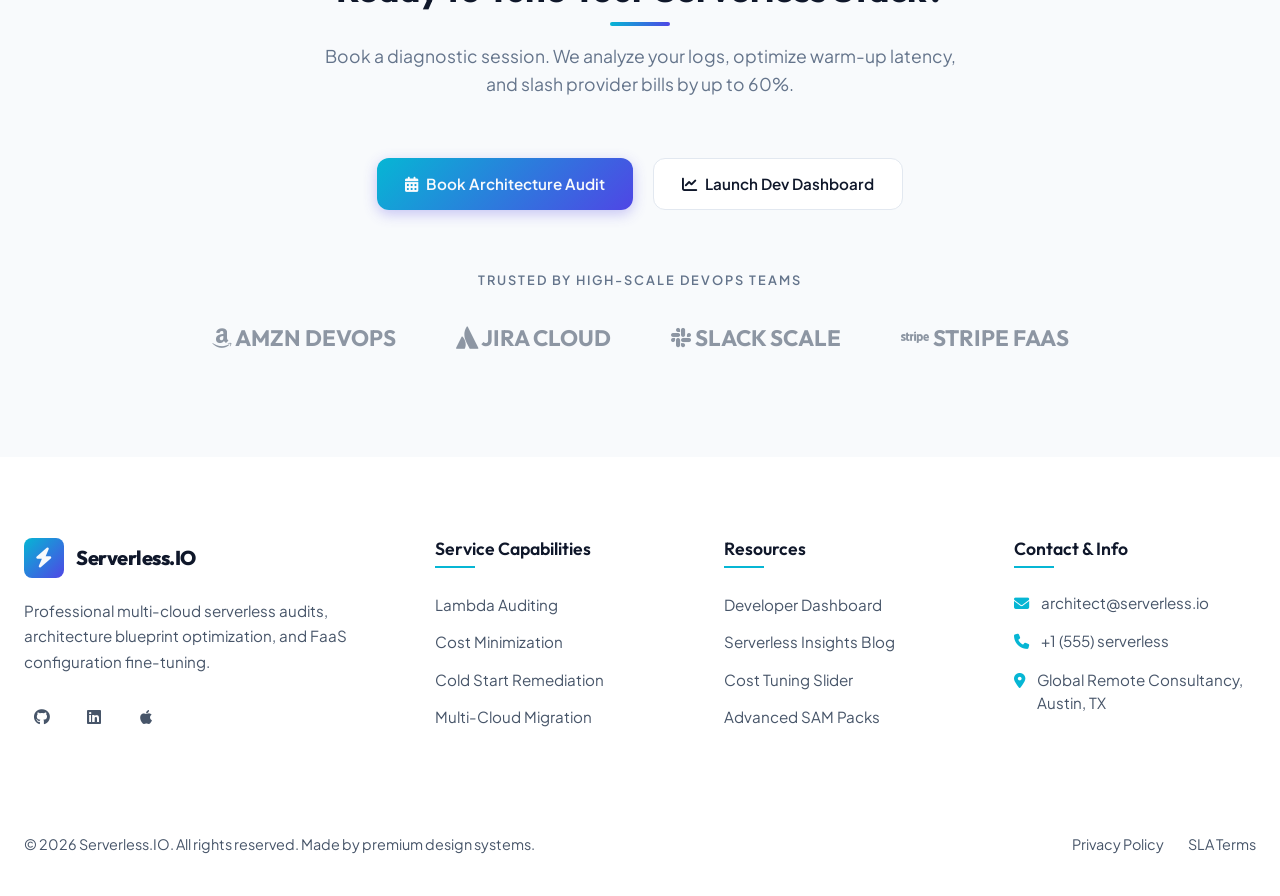
==== commit e73610e7: "U" ====
--- a/index.html
+++ b/index.html
@@ -129,7 +129,7 @@
             <div class="card-icon"><i class="fab fa-aws"></i></div>
             <h3 class="card-title">AWS Lambda Experts</h3>
             <p class="card-description">Highly fine-tuned Node.js, Python, and Go Lambdas integrated with API Gateway,
-              SQS, and Cognito.</p>
+              SQS, and.</p>
             <a href="pages/services.html" class="btn btn-secondary">Learn More</a>
           </div>
           <div class="premium-card">
@@ -151,7 +151,7 @@
             <div class="card-icon"><i class="fas fa-cloud"></i></div>
             <h3 class="card-title">Cloudflare Workers</h3>
             <p class="card-description">Edge-deployed serverless scripting with sub-millisecond cold starts and global
-              KV data caching.</p>
+              KV data.</p>
             <a href="pages/services.html" class="btn btn-secondary">Learn More</a>
           </div>
         </div>
--- a/assets/css/style.css
+++ b/assets/css/style.css
@@ -631,10 +631,6 @@
 }
 
 .social-link {
-  width: 36px;
-  height: 36px;
-  border-radius: var(--radius-sm);
-  background: rgba(255, 255, 255, 0.05);
   display: flex;
   align-items: center;
   justify-content: center;
@@ -643,8 +639,7 @@
 }
 
 .social-link:hover {
-  background: var(--accent-color);
-  color: var(--primary-color);
+  color: var(--accent-color);
   transform: translateY(-3px);
 }
 
@@ -840,7 +835,7 @@
 /* 1024px to 1440px + Header Menu Options */
 @media (min-width: 1024px) {
   .site-header {
-    padding: 0;
+    padding: 0 24px;
   }
   .menu-toggle {
     display: none;
@@ -855,16 +850,16 @@
   /* Show RTL, Theme, and Login buttons on the right side */
   .header-actions {
     display: flex;
-    gap: 8px;
+    gap: 12px;
   }
   .nav-list {
-    gap: 8px;
+    gap: 12px;
   }
   .nav-link {
-    font-size: 0.85rem;
+    font-size: 0.9rem;
   }
   .logo-text {
-    font-size: 1.15rem;
+    font-size: 1.2rem;
   }
 }
 
@@ -1060,3 +1055,171 @@
     padding: 60px 0;
   }
 }
+
+/* ==========================================================================
+   SOCIAL AUTHENTICATION BUTTONS
+   ========================================================================== */
+.social-auth-buttons {
+  display: flex;
+  flex-direction: column;
+  gap: 12px;
+}
+
+.social-auth-btn {
+  display: flex;
+  align-items: center;
+  justify-content: center;
+  gap: 12px;
+  background: var(--bg-card) !important; /* Dynamically follows card background */
+  border: 1px solid var(--border-color);
+  padding: 12px;
+  border-radius: var(--radius-sm);
+  font-weight: 600;
+  font-size: 0.9rem;
+  cursor: pointer;
+  transition: all var(--transition-fast);
+  color: var(--text-heading) !important;
+}
+
+.social-auth-btn:hover {
+  transform: translateY(-2px);
+  box-shadow: var(--shadow-md);
+  border-color: var(--accent-color);
+  background: var(--bg-header) !important;
+}
+
+/* Original Brand Logo Sizes and Alignment */
+.social-auth-btn img,
+.social-auth-btn i {
+  width: 20px;
+  height: 20px;
+  font-size: 1.25rem;
+  display: flex;
+  align-items: center;
+  justify-content: center;
+  object-fit: contain;
+}
+
+/* Eye Icon Position in Auth Pages */
+.form-input-container {
+  position: relative;
+  width: 100%;
+  display: flex;
+  align-items: center;
+}
+
+/* Default styling for any icon in a container (usually left-aligned) */
+.form-input-container i:not(.toggle-password) {
+  position: absolute;
+  left: 16px;
+  color: var(--text-muted);
+  pointer-events: none;
+}
+
+.toggle-password {
+  position: absolute;
+  right: 16px;
+  top: 50% !important;
+  transform: translateY(-50%) !important;
+  cursor: pointer;
+  color: var(--text-muted);
+  font-size: 1rem;
+  z-index: 10;
+  transition: color var(--transition-fast);
+}
+
+.toggle-password:hover {
+  color: var(--accent-color);
+}
+
+/* Apple Icon theme handling */
+.social-auth-btn .apple-icon { color: var(--text-heading); }
+
+/* Ensure icons are always visible regardless of global theme */
+[data-theme="dark"] .social-auth-btn {
+  background: rgba(255, 255, 255, 0.03) !important;
+  border-color: rgba(255, 255, 255, 0.1);
+  color: #ffffff !important;
+}
+
+/* --- Back to Top Button --- */
+.back-to-top {
+  position: fixed;
+  bottom: 30px;
+  right: 30px;
+  width: 50px;
+  height: 50px;
+  background: var(--accent-color);
+  color: #ffffff;
+  border-radius: 50%;
+  border: none;
+  display: flex;
+  align-items: center;
+  justify-content: center;
+  font-size: 1.25rem;
+  cursor: pointer;
+  z-index: 1000;
+  opacity: 0;
+  visibility: hidden;
+  transform: translateY(20px);
+  transition: all var(--transition-normal);
+  box-shadow: var(--shadow-lg);
+}
+
+.back-to-top.visible {
+  opacity: 1;
+  visibility: visible;
+  transform: translateY(0);
+}
+
+.back-to-top:hover {
+  background: var(--secondary-color);
+  transform: translateY(-5px);
+  box-shadow: 0 10px 20px rgba(0, 0, 0, 0.2);
+}
+
+/* --- Social Media Links (Contact & Footer) --- */
+.social-link {
+  transition: all var(--transition-fast);
+  color: var(--text-heading) !important; /* Default to heading color */
+  text-decoration: none;
+  background: transparent !important; /* Force no background */
+}
+
+.social-link:hover {
+  color: var(--accent-color) !important;
+  transform: scale(1.1) translateY(-3px);
+  background: transparent !important;
+}
+
+/* Specific brand colors on hover for a premium feel */
+.social-link[aria-label="GitHub"]:hover { color: #333 !important; }
+.social-link[aria-label="LinkedIn"]:hover { color: #0077b5 !important; }
+.social-link[aria-label="Twitter"]:hover, 
+.social-link[aria-label="X"]:hover { color: #1da1f2 !important; }
+.social-link[aria-label="YouTube"]:hover { color: #ff0000 !important; }
+
+/* Dark mode overrides for social links */
+[data-theme="dark"] .social-link {
+  color: var(--text-light) !important;
+}
+
+[data-theme="dark"] .social-link[aria-label="GitHub"]:hover { color: #ffffff !important; }
+
+/* Footer specific social link sizing */
+.footer-socials .social-link {
+  width: 36px;
+  height: 36px;
+  border-radius: var(--radius-sm);
+  background: rgba(255, 255, 255, 0.05) !important;
+  color: var(--text-footer) !important;
+}
+
+.footer-socials .social-link:hover {
+  background: var(--accent-color) !important;
+  color: var(--primary-color) !important;
+}
+
+[data-theme="dark"] .social-auth-btn:hover {
+  background: rgba(255, 255, 255, 0.08) !important;
+}
--- a/assets/css/rtl.css
+++ b/assets/css/rtl.css
@@ -23,15 +23,16 @@
   letter-spacing: 0;
 }
 
+/* Let justify-content: space-between handle distribution, remove pushing margins */
 html[dir="rtl"] .main-nav {
-  margin-left: 0;
-  margin-right: auto;
+  margin: 0;
 }
 
 html[dir="rtl"] .header-actions {
-  margin-right: 0;
-  margin-left: auto;
+  margin: 0;
   flex-direction: row-reverse;
+  gap: 12px;
+  flex-shrink: 0;
 }
 
 /* Footer Reversals */
